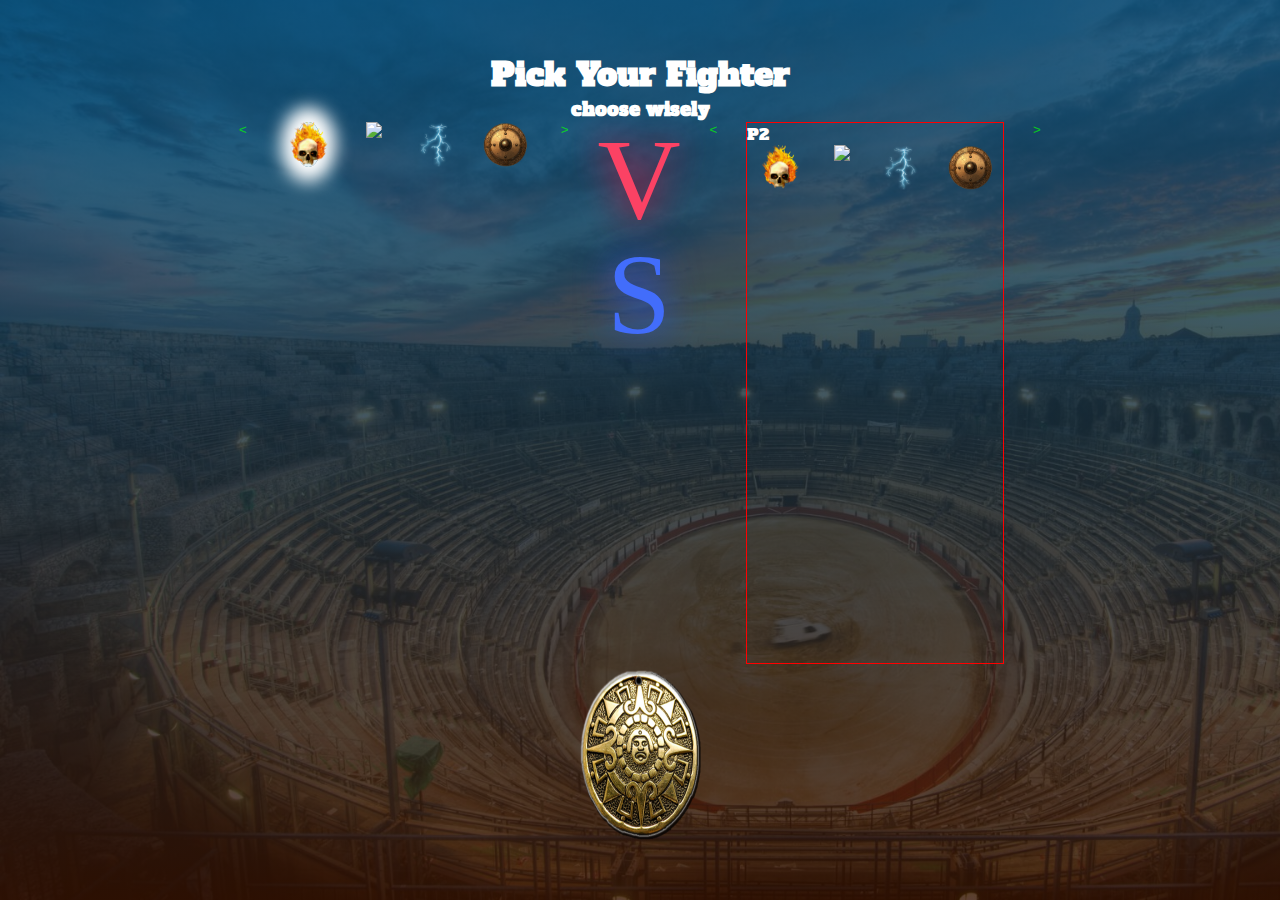
==== index.html @ 37fcb7b1 "thursday afternoon" ====
<!DOCTYPE html>
<html lang="en">
<head>
    <meta charset="UTF-8">
    <meta name="viewport" content="width=device-width, initial-scale=1.0">
    <meta http-equiv="X-UA-Compatible" content="ie=edge">
    <link href="https://fonts.googleapis.com/css?family=Alfa+Slab+One&display=swap" rel="stylesheet">
    <link rel="stylesheet" type="text/css" href="style.css">
    <title>Brawl</title>
</head>
<body>
    <div class="brawl">
        <!-- CREATION PAGE -->
        <div id="selection-page" type="content">
            <div class="title">
                <h1>Pick Your Fighter</h1>
                <h3>choose wisely</h3>
            </div>
            <div class="characters">
                <!-- player 1 selection -->
                <button id="previous-one">&lt;</button>
                <div id="selection-player-one">
                    <div id="player-one-avatar"></div>
                    <div id="selection-player-one-stats"></div>
                    <div id="selection-player-one-items">
                      <div class="item-button-container">
                            <button class="item-p1 active"><img src="images/damage.png"></button>
                            <button class="item-p1"><img src="images/potion.png"></button>
                            <button class="item-p1"><img src="images/lightning.png"></button>
                            <button class="item-p1"><img src="images/shield.png"></button>
                     </div>
                    </div>
                    <div id="selection-player-one-stats"></div>
                </div>
                <button id="next-one">&gt;</button>
                
                <div class="neon-container">                                  
                  <p class="neon">V</p>
                  <p class="flux">S</p>
                </div>  
                
                <!-- player 2 selection -->
                <button id="previous-two">&lt;</button>
                <div id="selection-player-two">
                    <div id="player-two-avatar">P2</div>
                    <div id="selection-player-two-stats"></div>
                    <div id="selection-player-two-items">
                        <button id="damage-info" class="item-p2 active"><img src="images/damage.png"></button>
                        <button id="mana-info" class="item-p2"><img src="images/potion.png"></button>
                        <button id="lightning-info" class="item-p2"><img src="images/lightning.png"></button>
                        <button id="shield-info" class="item-p2"><img src="images/shield.png"></button>
                    </div>
                </div>
                <button id="next-two">&gt;</button>
            </div>
            <button id="start-fight" type="button"><img class="fight button" src="images/maya.png"></button>
        </div> 
        <!-- ACTUAL BATTLE -->
        <div id="battle-scene" name="battle-scene" type="content">
            <div id="countdown"></div>
            <div class="head-up-display">
                <p>Player 1 HP</p>
                <progress id="p1-health" value="100" max="100"></progress>
                <p>Player 2 HP</p>
                <progress id="p2-health" value="100" max="100"></progress>
            </div>
            <!-- Where the avatars appear and animations happen -->
            <div class="battle-ground">
                <div id="player-one">img-P1</div>
                <div id="player-two">img-P2</div>
            </div>
            <!-- Where the playermoves are available  -->
            <div class="player-moves" type="content">
                <div id="player-one-moves">
                    <button id="attack">Attacc</button>
                    <button id="heal">Heal</button>
                    <button id="counter">Counter</button>
                </div>
                <div id="player-actions">log</div>
                <div id="player-two-moves">
                    <button id="attack">Attacc</button>
                    <button id="heal">Heal</button>
                    <button id="counter">Counter</button>
                </div>
            </div>
        </div>
    </div>
<script src="battle.js"></script>
</body>
</html>
---- style.css ----
@-webkit-keyframes anim-glow {
  0% {
    -webkit-box-shadow: 0px 0px #61ef61;
            box-shadow: 0px 0px #61ef61;
    background-color: transparent;
  }
  100% {
    -webkit-box-shadow: 0px 0px 17px 15px white;
            box-shadow: 0px 0px 17px 15px white;
    border-width: 1px;
    background-color: none;
  }
}

@keyframes anim-glow {
  0% {
    -webkit-box-shadow: 0px 0px #61ef61;
            box-shadow: 0px 0px #61ef61;
    background-color: transparent;
  }
  100% {
    -webkit-box-shadow: 0px 0px 17px 15px white;
            box-shadow: 0px 0px 17px 15px white;
    border-width: 1px;
    background-color: none;
  }
}

@-webkit-keyframes flux {
  0%,
  100% {
    text-shadow: 0 0 1vw #1041FF, 0 0 3vw #1041FF, 0 0 10vw #1041FF, 0 0 10vw #1041FF, 0 0 .4vw #8BFDFE, .5vw .5vw .1vw #147280;
    color: #28D7FE;
  }
  50% {
    text-shadow: 0 0 .5vw #082180, 0 0 1.5vw #082180, 0 0 5vw #082180, 0 0 5vw #082180, 0 0 .2vw #082180, .5vw .5vw .1vw #0A3940;
    color: #146C80;
  }
}

@keyframes flux {
  0%,
  100% {
    text-shadow: 0 0 1vw #1041FF, 0 0 3vw #1041FF, 0 0 10vw #1041FF, 0 0 10vw #1041FF, 0 0 .4vw #8BFDFE, .5vw .5vw .1vw #147280;
    color: #28D7FE;
  }
  50% {
    text-shadow: 0 0 .5vw #082180, 0 0 1.5vw #082180, 0 0 5vw #082180, 0 0 5vw #082180, 0 0 .2vw #082180, .5vw .5vw .1vw #0A3940;
    color: #146C80;
  }
}

@-webkit-keyframes neon {
  0%,
  100% {
    text-shadow: 0 0 1vw #FA1C16, 0 0 3vw #FA1C16, 0 0 10vw #FA1C16, 0 0 10vw #FA1C16, 0 0 .4vw #FED128, .5vw .5vw .1vw #806914;
    color: #FED128;
  }
  50% {
    text-shadow: 0 0 .5vw #800E0B, 0 0 1.5vw #800E0B, 0 0 5vw #800E0B, 0 0 5vw #800E0B, 0 0 .2vw #800E0B, .5vw .5vw .1vw #40340A;
    color: #806914;
  }
}

@keyframes neon {
  0%,
  100% {
    text-shadow: 0 0 1vw #FA1C16, 0 0 3vw #FA1C16, 0 0 10vw #FA1C16, 0 0 10vw #FA1C16, 0 0 .4vw #FED128, .5vw .5vw .1vw #806914;
    color: #FED128;
  }
  50% {
    text-shadow: 0 0 .5vw #800E0B, 0 0 1.5vw #800E0B, 0 0 5vw #800E0B, 0 0 5vw #800E0B, 0 0 .2vw #800E0B, .5vw .5vw .1vw #40340A;
    color: #806914;
  }
}

* {
  margin: 0;
  padding: 0;
}

body {
  background-image: url(images/boris-yue-9sE-72cYCeI-unsplash.jpg);
  background-size: cover;
  background-repeat: no-repeat;
  font-family: 'Alfa Slab One', cursive;
  height: 100vh;
}

/* Versus Neon */
.neon-container {
  display: table-cell;
  text-align: center;
  vertical-align: middle;
}

.neon {
  font-family: neon;
  color: #FB4264;
  font-size: 9vw;
  line-height: 9vw;
  text-shadow: 0 0 3vw #F40A35;
}

.flux {
  font-family: neon;
  color: #426DFB;
  font-size: 9vw;
  line-height: 9vw;
  text-shadow: 0 0 3vw #2356FF;
}

.neon {
  animation: neon 1.5s ease infinite;
  -moz-animation: neon 1.5s ease infinite;
  -webkit-animation: neon 1.5s ease infinite;
}

.flux {
  animation: flux 1s ease infinite;
  -moz-animation: flux 2s linear infinite;
  -webkit-animation: flux 1.5s linear infinite;
  -o-animation: flux 2s linear infinite;
}

/* End Versus Neon*/
.brawl #selection-page {
  display: -webkit-box;
  display: -ms-flexbox;
  display: flex;
  -webkit-box-orient: vertical;
  -webkit-box-direction: normal;
      -ms-flex-direction: column;
          flex-direction: column;
  -webkit-box-pack: center;
      -ms-flex-pack: center;
          justify-content: center;
  -webkit-box-align: center;
      -ms-flex-align: center;
          align-items: center;
  position: absolute;
  width: 100%;
  height: 100%;
  background-image: -webkit-gradient(linear, left top, left bottom, from(rgba(0, 73, 115, 0.814)), to(#341100cc)), url(images/f45d080a5bfe8161dba8014562a18da0.jpg);
  background-image: linear-gradient(to bottom, rgba(0, 73, 115, 0.814), #341100cc), url(images/f45d080a5bfe8161dba8014562a18da0.jpg);
  background-size: cover;
  background-repeat: no-repeat;
  color: white;
}

.brawl #selection-page .title {
  display: -webkit-box;
  display: -ms-flexbox;
  display: flex;
  -webkit-box-orient: vertical;
  -webkit-box-direction: normal;
      -ms-flex-direction: column;
          flex-direction: column;
  -webkit-box-pack: center;
      -ms-flex-pack: center;
          justify-content: center;
  -webkit-box-align: center;
      -ms-flex-align: center;
          align-items: center;
  position: relative;
}

.brawl #selection-page .characters {
  display: -webkit-box;
  display: -ms-flexbox;
  display: flex;
  -ms-flex-wrap: wrap;
      flex-wrap: wrap;
  -webkit-box-pack: center;
      -ms-flex-pack: center;
          justify-content: center;
  -ms-flex-line-pack: center;
      align-content: center;
}

.brawl #selection-page .characters #selection-player-one {
  display: -webkit-box;
  display: -ms-flexbox;
  display: flex;
  -webkit-box-orient: vertical;
  -webkit-box-direction: normal;
      -ms-flex-direction: column;
          flex-direction: column;
  height: 60vh;
  width: 20vw;
}

.brawl #selection-page .characters #selection-player-one #player-one-avatar {
  display: -webkit-box;
  display: -ms-flexbox;
  display: flex;
  -webkit-box-pack: center;
      -ms-flex-pack: center;
          justify-content: center;
  -ms-flex-line-pack: center;
      align-content: center;
}

.brawl #selection-page .characters #selection-player-one-items {
  display: -webkit-box;
  display: -ms-flexbox;
  display: flex;
  -webkit-box-orient: horizontal;
  -webkit-box-direction: normal;
      -ms-flex-direction: row;
          flex-direction: row;
}

.brawl #selection-page .characters #selection-player-one-items .item-button-container {
  display: -webkit-box;
  display: -ms-flexbox;
  display: flex;
  -webkit-box-orient: horizontal;
  -webkit-box-direction: normal;
      -ms-flex-direction: row;
          flex-direction: row;
  -webkit-box-pack: center;
      -ms-flex-pack: center;
          justify-content: center;
  -webkit-box-align: center;
      -ms-flex-align: center;
          align-items: center;
}

.brawl #selection-page .characters #selection-player-one-items .item-p1.active {
  -webkit-box-shadow: 0px 0px 17px 15px white;
          box-shadow: 0px 0px 17px 15px white;
  border-width: 1px;
  border: none;
  background-image: radial-gradient(lightblue, white);
  -webkit-animation: anim-glow 1.3s ease;
          animation: anim-glow 1.3s ease;
}

.brawl #selection-page .characters #selection-player-one-items .item-p1:hover {
  -webkit-animation: anim-glow 1.3s ease infinite;
          animation: anim-glow 1.3s ease infinite;
  outline: none;
  border: none;
  background-image: radial-gradient(lightblue, white);
}

.brawl #selection-page .characters #selection-player-one-items img {
  border: none;
  height: 5vh;
}

.brawl #selection-page .characters .versus {
  height: 25vh;
  width: 8vw;
  margin-top: 20vh;
}

.brawl #selection-page .characters #selection-player-two {
  display: -webkit-box;
  display: -ms-flexbox;
  display: flex;
  -webkit-box-orient: vertical;
  -webkit-box-direction: normal;
      -ms-flex-direction: column;
          flex-direction: column;
  border: 1px solid red;
  height: 60vh;
  width: 20vw;
}

.brawl #selection-page .characters #selection-player-two #selection-player-two-items {
  display: -webkit-box;
  display: -ms-flexbox;
  display: flex;
  -webkit-box-orient: horizontal;
  -webkit-box-direction: normal;
      -ms-flex-direction: row;
          flex-direction: row;
}

.brawl #selection-page .characters #selection-player-two #selection-player-two-items img {
  height: 5vh;
}

.brawl #selection-page .characters button {
  display: -webkit-box;
  display: -ms-flexbox;
  display: flex;
  -webkit-box-orient: horizontal;
  -webkit-box-direction: normal;
      -ms-flex-direction: row;
          flex-direction: row;
  -webkit-box-pack: center;
      -ms-flex-pack: center;
          justify-content: center;
  -ms-flex-line-pack: center;
      align-content: center;
  margin: 0px 20px 0px 20px;
  height: 5vh;
  width: 2vw;
  border-radius: 90%;
  border: none;
  color: rgba(4, 255, 0, 0.729);
  background-color: transparent;
  z-index: 5;
}

.brawl #selection-page .characters button:focus {
  outline: 0;
}

.brawl #selection-page #start-fight {
  background-color: transparent;
  border: none;
}

.brawl #selection-page #start-fight img {
  width: 10vw;
  height: 20vh;
}

.brawl #battle-scene {
  width: 100%;
  height: 100%;
}

.brawl #battle-scene #countdown {
  display: -webkit-box;
  display: -ms-flexbox;
  display: flex;
  -webkit-box-pack: center;
      -ms-flex-pack: center;
          justify-content: center;
  -ms-flex-line-pack: center;
      align-content: center;
}

.brawl #battle-scene .head-up-display {
  display: -webkit-box;
  display: -ms-flexbox;
  display: flex;
  -webkit-box-orient: horizontal;
  -webkit-box-direction: normal;
      -ms-flex-direction: row;
          flex-direction: row;
  -webkit-box-pack: center;
      -ms-flex-pack: center;
          justify-content: center;
  -ms-flex-item-align: center;
      align-self: center;
  margin-top: 10px;
}

.brawl #battle-scene .battle-ground {
  display: -ms-grid;
  display: grid;
  -ms-grid-columns: 1fr 1fr;
      grid-template-columns: 1fr 1fr;
  -ms-grid-rows: 50vh;
      grid-template-rows: 50vh;
      grid-template-areas: " . [playerOne] playerTwo . ";
}

.brawl #battle-scene .battle-ground #playerOne {
  grid-area: "playerOne";
}

.brawl #battle-scene .battle-ground #playerTwo {
  grid-area: "playerTwo";
}

.brawl #battle-scene .player-moves {
  display: -ms-grid;
  display: grid;
  -ms-grid-columns: auto auto auto;
      grid-template-columns: auto auto auto;
  -ms-grid-rows: auto;
      grid-template-rows: auto;
      grid-template-areas: "1 2 3";
}
/*# sourceMappingURL=style.css.map */
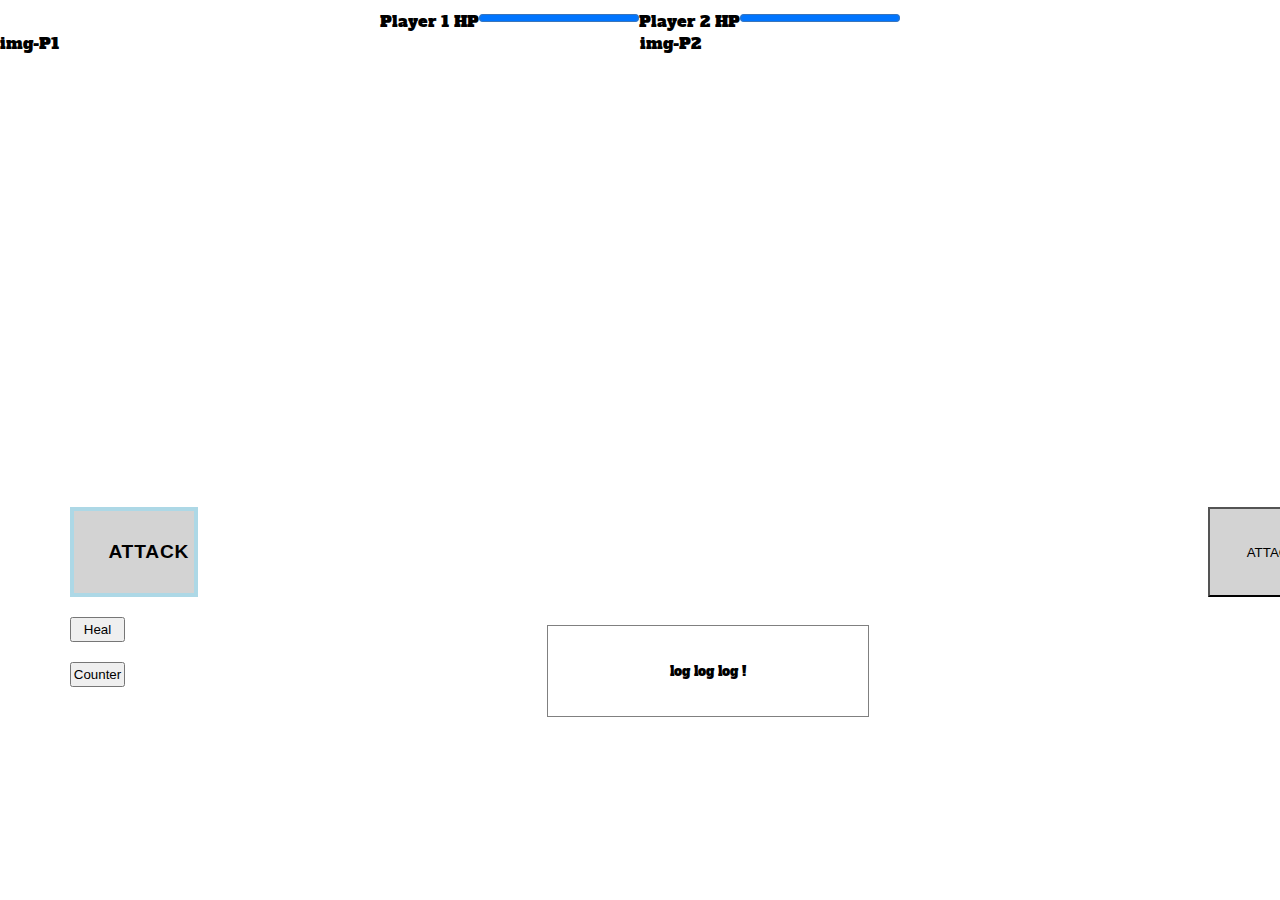
==== commit 07bfba24: "yaaaay" ====
--- a/index.html
+++ b/index.html
@@ -11,26 +11,31 @@
 <body>
     <div class="brawl">
         <!-- CREATION PAGE -->
-        <div id="selection-page" type="content">
+        <!-- <div id="selection-page" type="content">
             <div class="title">
                 <h1>Pick Your Fighter</h1>
                 <h3>choose wisely</h3>
             </div>
             <div class="characters">
-                <!-- player 1 selection -->
+                <!-- player 1 selection 
                 <button id="previous-one">&lt;</button>
                 <div id="selection-player-one">
                     <div id="player-one-avatar"></div>
-                    <div id="selection-player-one-stats"></div>
                     <div id="selection-player-one-items">
+                      
                       <div class="item-button-container">
-                            <button class="item-p1 active"><img src="images/damage.png"></button>
-                            <button class="item-p1"><img src="images/potion.png"></button>
-                            <button class="item-p1"><img src="images/lightning.png"></button>
-                            <button class="item-p1"><img src="images/shield.png"></button>
-                     </div>
+                                              
+                        <button class="item-p1 active"><img src="images/damage.png"></button>
+                        <button class="item-p1"><img src="images/potion.png"></button>
+                        <button class="item-p1"><img src="images/lightning.png"></button>
+                        <button class="item-p1"><img src="images/shield.png"></button>
                     </div>
-                    <div id="selection-player-one-stats"></div>
+                    </div>
+                    <div id="selection-player-one-stats">
+                      <progress id="health-bar" value="75" max="100"></progress>
+                      
+
+                    </div>
                 </div>
                 <button id="next-one">&gt;</button>
                 
@@ -39,22 +44,25 @@
                   <p class="flux">S</p>
                 </div>  
                 
-                <!-- player 2 selection -->
+                <!-- player 2 selection 
                 <button id="previous-two">&lt;</button>
                 <div id="selection-player-two">
-                    <div id="player-two-avatar">P2</div>
-                    <div id="selection-player-two-stats"></div>
+                    <div id="player-two-avatar"></div>
                     <div id="selection-player-two-items">
                         <button id="damage-info" class="item-p2 active"><img src="images/damage.png"></button>
                         <button id="mana-info" class="item-p2"><img src="images/potion.png"></button>
                         <button id="lightning-info" class="item-p2"><img src="images/lightning.png"></button>
                         <button id="shield-info" class="item-p2"><img src="images/shield.png"></button>
                     </div>
+                    <div id="selection-player-two-stats"></div>
                 </div>
                 <button id="next-two">&gt;</button>
             </div>
+            <div class="start-fight-main">
+                          
             <button id="start-fight" type="button"><img class="fight button" src="images/maya.png"></button>
-        </div> 
+            </div>
+        </div>  -->
         <!-- ACTUAL BATTLE -->
         <div id="battle-scene" name="battle-scene" type="content">
             <div id="countdown"></div>
@@ -70,20 +78,29 @@
                 <div id="player-two">img-P2</div>
             </div>
             <!-- Where the playermoves are available  -->
+            <div class="player-moves-container">              
+              
             <div class="player-moves" type="content">
                 <div id="player-one-moves">
-                    <button id="attack">Attacc</button>
+                    <button class="btn1 draw-border" id="attack">ATTACK</button>
                     <button id="heal">Heal</button>
                     <button id="counter">Counter</button>
                 </div>
-                <div id="player-actions">log</div>
+                
+                <div class="player-actions-container">
+                <div class="player-actions-bar">                                              
+                <div id="player-actions">log log log !</div> 
+              
+                </div>
+                </div>
                 <div id="player-two-moves">
-                    <button id="attack">Attacc</button>
+                    <button id="attack">ATTACK</button>
                     <button id="heal">Heal</button>
                     <button id="counter">Counter</button>
                 </div>
             </div>
         </div>
+      </div>  
     </div>
 <script src="battle.js"></script>
 </body>
--- a/style.css
+++ b/style.css
@@ -1,89 +1,51 @@
-@-webkit-keyframes anim-glow {
+@font-face {
+  font-family: neon;
+  src: url(BeCode/projects/JavaScript/RPG2.0/_js_rpg/neon.ttf);
+}
+/* ITEMS GLOW */
+@keyframes anim-glow {
   0% {
-    -webkit-box-shadow: 0px 0px #61ef61;
-            box-shadow: 0px 0px #61ef61;
+    box-shadow: 0px 0px #61ef61;
     background-color: transparent;
   }
   100% {
-    -webkit-box-shadow: 0px 0px 17px 15px white;
-            box-shadow: 0px 0px 17px 15px white;
+    box-shadow: 0px 0px 17px 15px purple;
     border-width: 1px;
     background-color: none;
   }
 }
-
-@keyframes anim-glow {
-  0% {
-    -webkit-box-shadow: 0px 0px #61ef61;
-            box-shadow: 0px 0px #61ef61;
-    background-color: transparent;
-  }
-  100% {
-    -webkit-box-shadow: 0px 0px 17px 15px white;
-            box-shadow: 0px 0px 17px 15px white;
-    border-width: 1px;
-    background-color: none;
-  }
-}
-
-@-webkit-keyframes flux {
-  0%,
-  100% {
-    text-shadow: 0 0 1vw #1041FF, 0 0 3vw #1041FF, 0 0 10vw #1041FF, 0 0 10vw #1041FF, 0 0 .4vw #8BFDFE, .5vw .5vw .1vw #147280;
+/* NEON GLOW */
+@keyframes flux {
+  0%, 100% {
+    text-shadow: 0 0 1vw #1041FF, 0 0 3vw #1041FF, 0 0 10vw #1041FF, 0 0 10vw #1041FF, 0 0 0.4vw #8BFDFE, 0.5vw 0.5vw 0.1vw #147280;
     color: #28D7FE;
   }
   50% {
-    text-shadow: 0 0 .5vw #082180, 0 0 1.5vw #082180, 0 0 5vw #082180, 0 0 5vw #082180, 0 0 .2vw #082180, .5vw .5vw .1vw #0A3940;
+    text-shadow: 0 0 0.5vw #082180, 0 0 1.5vw #082180, 0 0 5vw #082180, 0 0 5vw #082180, 0 0 0.2vw #082180, 0.5vw 0.5vw 0.1vw #0A3940;
     color: #146C80;
   }
 }
-
-@keyframes flux {
-  0%,
-  100% {
-    text-shadow: 0 0 1vw #1041FF, 0 0 3vw #1041FF, 0 0 10vw #1041FF, 0 0 10vw #1041FF, 0 0 .4vw #8BFDFE, .5vw .5vw .1vw #147280;
-    color: #28D7FE;
+@keyframes neon {
+  0%, 100% {
+    text-shadow: 0 0 1vw #FA1C16, 0 0 3vw #FA1C16, 0 0 10vw #FA1C16, 0 0 10vw #FA1C16, 0 0 0.4vw #FED128, 0.5vw 0.5vw 0.1vw #806914;
+    color: #FED128;
   }
   50% {
-    text-shadow: 0 0 .5vw #082180, 0 0 1.5vw #082180, 0 0 5vw #082180, 0 0 5vw #082180, 0 0 .2vw #082180, .5vw .5vw .1vw #0A3940;
-    color: #146C80;
-  }
-}
-
-@-webkit-keyframes neon {
-  0%,
-  100% {
-    text-shadow: 0 0 1vw #FA1C16, 0 0 3vw #FA1C16, 0 0 10vw #FA1C16, 0 0 10vw #FA1C16, 0 0 .4vw #FED128, .5vw .5vw .1vw #806914;
-    color: #FED128;
-  }
-  50% {
-    text-shadow: 0 0 .5vw #800E0B, 0 0 1.5vw #800E0B, 0 0 5vw #800E0B, 0 0 5vw #800E0B, 0 0 .2vw #800E0B, .5vw .5vw .1vw #40340A;
+    text-shadow: 0 0 0.5vw #800E0B, 0 0 1.5vw #800E0B, 0 0 5vw #800E0B, 0 0 5vw #800E0B, 0 0 0.2vw #800E0B, 0.5vw 0.5vw 0.1vw #40340A;
     color: #806914;
   }
 }
-
-@keyframes neon {
-  0%,
-  100% {
-    text-shadow: 0 0 1vw #FA1C16, 0 0 3vw #FA1C16, 0 0 10vw #FA1C16, 0 0 10vw #FA1C16, 0 0 .4vw #FED128, .5vw .5vw .1vw #806914;
-    color: #FED128;
-  }
-  50% {
-    text-shadow: 0 0 .5vw #800E0B, 0 0 1.5vw #800E0B, 0 0 5vw #800E0B, 0 0 5vw #800E0B, 0 0 .2vw #800E0B, .5vw .5vw .1vw #40340A;
-    color: #806914;
-  }
-}
-
+/* FIRE */
 * {
   margin: 0;
   padding: 0;
 }
 
 body {
-  background-image: url(images/boris-yue-9sE-72cYCeI-unsplash.jpg);
+  background: url("images/boris-yue-9sE-72cYCeI-unsplash.jpg") no-repeat center center;
+  background-position: bottom;
   background-size: cover;
-  background-repeat: no-repeat;
-  font-family: 'Alfa Slab One', cursive;
+  font-family: "Alfa Slab One", cursive;
   height: 100vh;
 }
 
@@ -95,7 +57,7 @@
 }
 
 .neon {
-  font-family: neon;
+  font-family: "neon";
   color: #FB4264;
   font-size: 9vw;
   line-height: 9vw;
@@ -103,7 +65,7 @@
 }
 
 .flux {
-  font-family: neon;
+  font-family: "neon";
   color: #426DFB;
   font-size: 9vw;
   line-height: 9vw;
@@ -125,258 +87,272 @@
 
 /* End Versus Neon*/
 .brawl #selection-page {
-  display: -webkit-box;
-  display: -ms-flexbox;
-  display: flex;
-  -webkit-box-orient: vertical;
-  -webkit-box-direction: normal;
-      -ms-flex-direction: column;
-          flex-direction: column;
-  -webkit-box-pack: center;
-      -ms-flex-pack: center;
-          justify-content: center;
-  -webkit-box-align: center;
-      -ms-flex-align: center;
-          align-items: center;
+  display: flex;
+  flex-direction: column;
+  justify-content: center;
+  align-items: center;
   position: absolute;
   width: 100%;
   height: 100%;
-  background-image: -webkit-gradient(linear, left top, left bottom, from(rgba(0, 73, 115, 0.814)), to(#341100cc)), url(images/f45d080a5bfe8161dba8014562a18da0.jpg);
   background-image: linear-gradient(to bottom, rgba(0, 73, 115, 0.814), #341100cc), url(images/f45d080a5bfe8161dba8014562a18da0.jpg);
   background-size: cover;
   background-repeat: no-repeat;
   color: white;
 }
-
 .brawl #selection-page .title {
-  display: -webkit-box;
-  display: -ms-flexbox;
-  display: flex;
-  -webkit-box-orient: vertical;
-  -webkit-box-direction: normal;
-      -ms-flex-direction: column;
-          flex-direction: column;
-  -webkit-box-pack: center;
-      -ms-flex-pack: center;
-          justify-content: center;
-  -webkit-box-align: center;
-      -ms-flex-align: center;
-          align-items: center;
+  display: flex;
+  flex-direction: column;
+  justify-content: center;
+  align-items: center;
   position: relative;
 }
-
 .brawl #selection-page .characters {
-  display: -webkit-box;
-  display: -ms-flexbox;
-  display: flex;
-  -ms-flex-wrap: wrap;
-      flex-wrap: wrap;
-  -webkit-box-pack: center;
-      -ms-flex-pack: center;
-          justify-content: center;
-  -ms-flex-line-pack: center;
-      align-content: center;
-}
-
+  display: flex;
+  flex-wrap: wrap;
+  justify-content: center;
+  align-content: center;
+}
 .brawl #selection-page .characters #selection-player-one {
-  display: -webkit-box;
-  display: -ms-flexbox;
-  display: flex;
-  -webkit-box-orient: vertical;
-  -webkit-box-direction: normal;
-      -ms-flex-direction: column;
-          flex-direction: column;
+  display: flex;
+  flex-direction: column;
   height: 60vh;
   width: 20vw;
 }
-
-.brawl #selection-page .characters #selection-player-one #player-one-avatar {
-  display: -webkit-box;
-  display: -ms-flexbox;
-  display: flex;
-  -webkit-box-pack: center;
-      -ms-flex-pack: center;
-          justify-content: center;
-  -ms-flex-line-pack: center;
-      align-content: center;
-}
-
+.brawl #selection-page .characters h3 {
+  display: flex;
+  flex-direction: row;
+  align-items: center;
+}
 .brawl #selection-page .characters #selection-player-one-items {
-  display: -webkit-box;
-  display: -ms-flexbox;
-  display: flex;
-  -webkit-box-orient: horizontal;
-  -webkit-box-direction: normal;
-      -ms-flex-direction: row;
-          flex-direction: row;
-}
-
+  display: flex;
+  flex-direction: row;
+}
 .brawl #selection-page .characters #selection-player-one-items .item-button-container {
-  display: -webkit-box;
-  display: -ms-flexbox;
-  display: flex;
-  -webkit-box-orient: horizontal;
-  -webkit-box-direction: normal;
-      -ms-flex-direction: row;
-          flex-direction: row;
-  -webkit-box-pack: center;
-      -ms-flex-pack: center;
-          justify-content: center;
-  -webkit-box-align: center;
-      -ms-flex-align: center;
-          align-items: center;
-}
-
+  display: flex;
+  flex-direction: row;
+  justify-content: center;
+  align-items: center;
+}
 .brawl #selection-page .characters #selection-player-one-items .item-p1.active {
-  -webkit-box-shadow: 0px 0px 17px 15px white;
-          box-shadow: 0px 0px 17px 15px white;
+  box-shadow: 0px 0px 17px 15px purple;
   border-width: 1px;
-  border: none;
-  background-image: radial-gradient(lightblue, white);
-  -webkit-animation: anim-glow 1.3s ease;
-          animation: anim-glow 1.3s ease;
-}
-
+  background-image: radial-gradient(lightblue, purple);
+  animation: anim-glow 1.3s ease;
+}
 .brawl #selection-page .characters #selection-player-one-items .item-p1:hover {
-  -webkit-animation: anim-glow 1.3s ease infinite;
-          animation: anim-glow 1.3s ease infinite;
+  animation: anim-glow 1.3s ease infinite;
   outline: none;
-  border: none;
-  background-image: radial-gradient(lightblue, white);
-}
-
+  background-image: radial-gradient(lightblue, purple);
+}
 .brawl #selection-page .characters #selection-player-one-items img {
-  border: none;
   height: 5vh;
 }
-
 .brawl #selection-page .characters .versus {
   height: 25vh;
   width: 8vw;
   margin-top: 20vh;
 }
-
 .brawl #selection-page .characters #selection-player-two {
-  display: -webkit-box;
-  display: -ms-flexbox;
-  display: flex;
-  -webkit-box-orient: vertical;
-  -webkit-box-direction: normal;
-      -ms-flex-direction: column;
-          flex-direction: column;
+  display: flex;
+  flex-direction: column;
   border: 1px solid red;
   height: 60vh;
   width: 20vw;
 }
-
 .brawl #selection-page .characters #selection-player-two #selection-player-two-items {
-  display: -webkit-box;
-  display: -ms-flexbox;
-  display: flex;
-  -webkit-box-orient: horizontal;
-  -webkit-box-direction: normal;
-      -ms-flex-direction: row;
-          flex-direction: row;
-}
-
+  display: flex;
+  flex-direction: row;
+}
+.brawl #selection-page .characters #selection-player-two #selection-player-two-items button {
+  display: block;
+}
 .brawl #selection-page .characters #selection-player-two #selection-player-two-items img {
   height: 5vh;
 }
-
 .brawl #selection-page .characters button {
-  display: -webkit-box;
-  display: -ms-flexbox;
-  display: flex;
-  -webkit-box-orient: horizontal;
-  -webkit-box-direction: normal;
-      -ms-flex-direction: row;
-          flex-direction: row;
-  -webkit-box-pack: center;
-      -ms-flex-pack: center;
-          justify-content: center;
-  -ms-flex-line-pack: center;
-      align-content: center;
+  display: flex;
+  flex-direction: row;
+  justify-content: center;
+  align-content: center;
   margin: 0px 20px 0px 20px;
   height: 5vh;
   width: 2vw;
   border-radius: 90%;
   border: none;
-  color: rgba(4, 255, 0, 0.729);
+  color: white;
   background-color: transparent;
-  z-index: 5;
-}
-
+}
 .brawl #selection-page .characters button:focus {
   outline: 0;
 }
-
 .brawl #selection-page #start-fight {
   background-color: transparent;
   border: none;
-}
-
+  width: 5vw;
+  height: 5vh;
+}
 .brawl #selection-page #start-fight img {
   width: 10vw;
   height: 20vh;
 }
-
 .brawl #battle-scene {
   width: 100%;
   height: 100%;
 }
-
 .brawl #battle-scene #countdown {
-  display: -webkit-box;
-  display: -ms-flexbox;
-  display: flex;
-  -webkit-box-pack: center;
-      -ms-flex-pack: center;
-          justify-content: center;
-  -ms-flex-line-pack: center;
-      align-content: center;
-}
-
+  display: flex;
+  justify-content: center;
+  align-content: center;
+}
 .brawl #battle-scene .head-up-display {
-  display: -webkit-box;
-  display: -ms-flexbox;
-  display: flex;
-  -webkit-box-orient: horizontal;
-  -webkit-box-direction: normal;
-      -ms-flex-direction: row;
-          flex-direction: row;
-  -webkit-box-pack: center;
-      -ms-flex-pack: center;
-          justify-content: center;
-  -ms-flex-item-align: center;
-      align-self: center;
+  display: flex;
+  flex-direction: row;
+  justify-content: center;
+  align-self: center;
   margin-top: 10px;
 }
-
 .brawl #battle-scene .battle-ground {
-  display: -ms-grid;
   display: grid;
-  -ms-grid-columns: 1fr 1fr;
-      grid-template-columns: 1fr 1fr;
-  -ms-grid-rows: 50vh;
-      grid-template-rows: 50vh;
-      grid-template-areas: " . [playerOne] playerTwo . ";
-}
-
+  grid-template-columns: 1fr 1fr;
+  grid-template-rows: 50vh;
+  grid-template-areas: " . [playerOne] playerTwo . ";
+}
 .brawl #battle-scene .battle-ground #playerOne {
   grid-area: "playerOne";
 }
-
 .brawl #battle-scene .battle-ground #playerTwo {
   grid-area: "playerTwo";
 }
-
 .brawl #battle-scene .player-moves {
-  display: -ms-grid;
   display: grid;
-  -ms-grid-columns: auto auto auto;
-      grid-template-columns: auto auto auto;
-  -ms-grid-rows: auto;
-      grid-template-rows: auto;
-      grid-template-areas: "1 2 3";
-}
-/*# sourceMappingURL=style.css.map */+  grid-template-columns: auto auto auto;
+  grid-template-rows: auto;
+  grid-template-areas: "1 2 3";
+}
+
+.player-moves-container {
+  display: block;
+  justify-content: space-between;
+  flex-direction: row;
+}
+
+#player-one-moves {
+  height: 250px;
+  display: flex;
+  flex-direction: column;
+  justify-content: flex-end;
+  margin: 10px;
+  margin-left: 50px;
+  margin-top: -45px;
+  padding: 10px;
+}
+
+#player-two-moves {
+  height: 250px;
+  display: flex;
+  flex-direction: column;
+  align-items: flex-end;
+  justify-content: flex-end;
+  margin-right: 50px;
+  margin-top: -45px;
+  padding: 10px;
+}
+
+/* ATTACK BUTTON STYLING */
+#attack {
+  width: 10vw;
+  height: 10vh;
+  margin: 10px;
+  background-color: rgba(117, 117, 117, 0.317);
+}
+
+.draw-border {
+  box-shadow: inset 0 0 0 4px lightblue;
+  color: lightblue;
+  transition: color 0.25s 0.0833333333s;
+  position: relative;
+}
+.draw-border::before, .draw-border::after {
+  border: 0 solid transparent;
+  box-sizing: border-box;
+  content: "";
+  pointer-events: none;
+  position: absolute;
+  width: 0;
+  height: 0;
+  bottom: 0;
+  right: 0;
+}
+.draw-border::before {
+  border-bottom-width: 4px;
+  border-left-width: 4px;
+}
+.draw-border::after {
+  border-top-width: 4px;
+  border-right-width: 4px;
+}
+.draw-border:hover {
+  color: red;
+}
+.draw-border:hover::before, .draw-border:hover::after {
+  border-color: red;
+  transition: border-color 0s, width 0.25s, height 0.25s;
+  width: 100%;
+  height: 100%;
+}
+.draw-border:hover::before {
+  transition-delay: 0s, 0s, 0.25s;
+}
+.draw-border:hover::after {
+  transition-delay: 0s, 0.25s, 0s;
+}
+
+.btn1 {
+  background: none;
+  border: none;
+  cursor: pointer;
+  line-height: 1.5;
+  font: 700 1.2rem "Roboto Slab", sans-serif;
+  padding: 1em 2em;
+  letter-spacing: 0.05rem;
+  color: black;
+}
+.btn1:focus {
+  outline: 2px dotted #55d7dc;
+}
+
+/* HEAL BUTTON STYLING */
+#heal {
+  width: 55px;
+  height: 25px;
+  margin: 10px;
+}
+
+#counter {
+  width: 55px;
+  height: 25px;
+  margin: 10px;
+}
+
+.player-actions-container {
+  display: grid;
+  justify-content: center;
+  align-items: flex-end;
+  width: 75vw;
+}
+
+.player-actions-bar {
+  display: flex;
+  justify-content: center;
+  align-items: center;
+  width: 25vw;
+  height: 10vh;
+  background: transparent;
+  border: 1px solid grey;
+}
+
+#player-actions {
+  font-size: 1vw;
+}
+
+/*# sourceMappingURL=style.css.map */
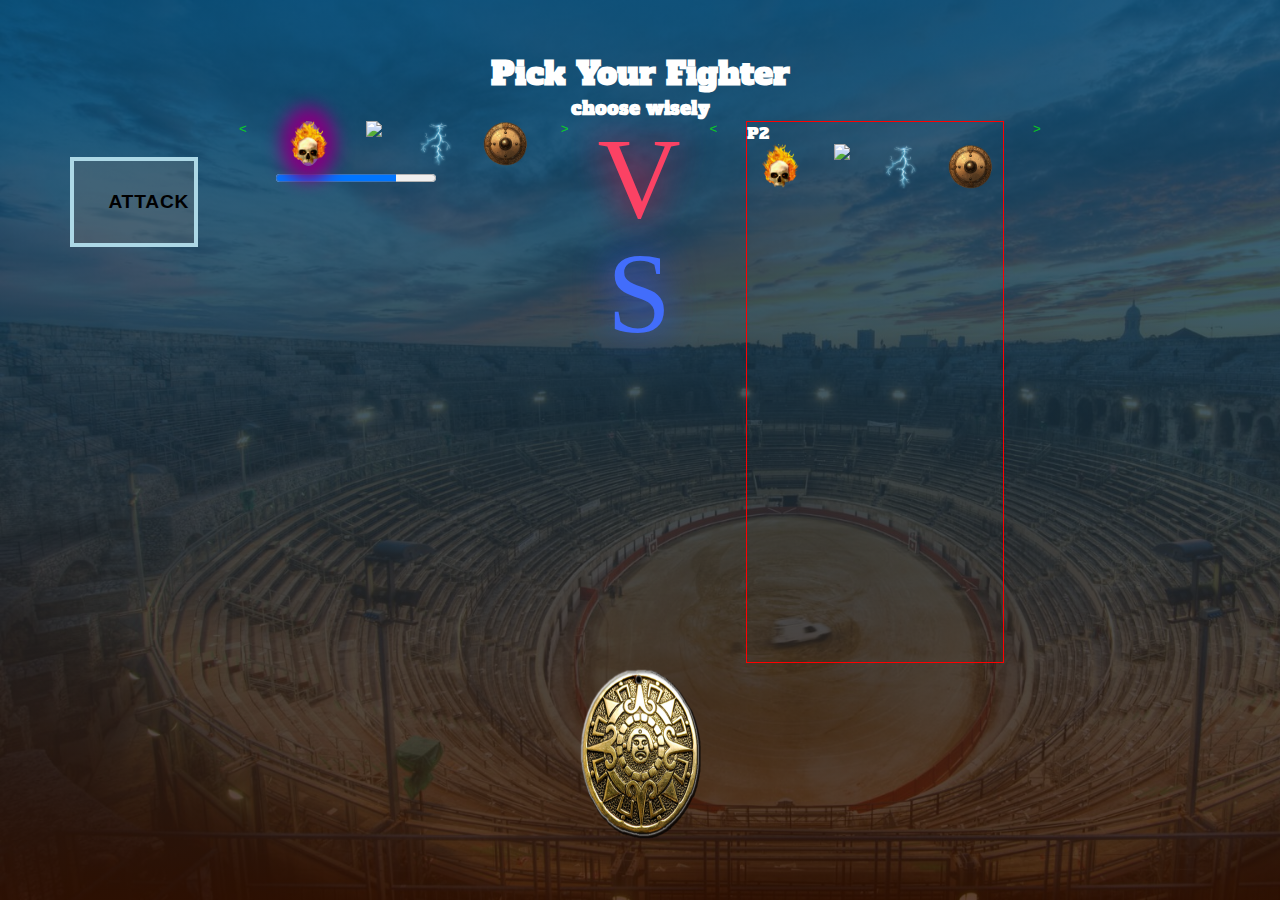
==== commit 0eb0cefd: "thursday afternoon" ====
--- a/index.html
+++ b/index.html
@@ -11,25 +11,24 @@
 <body>
     <div class="brawl">
         <!-- CREATION PAGE -->
-        <!-- <div id="selection-page" type="content">
+        <div id="selection-page" type="content">
             <div class="title">
                 <h1>Pick Your Fighter</h1>
                 <h3>choose wisely</h3>
             </div>
             <div class="characters">
-                <!-- player 1 selection 
+                <!-- player 1 selection -->
                 <button id="previous-one">&lt;</button>
                 <div id="selection-player-one">
                     <div id="player-one-avatar"></div>
+                    <div id="selection-player-one-stats"></div>
                     <div id="selection-player-one-items">
-                      
                       <div class="item-button-container">
-                                              
-                        <button class="item-p1 active"><img src="images/damage.png"></button>
-                        <button class="item-p1"><img src="images/potion.png"></button>
-                        <button class="item-p1"><img src="images/lightning.png"></button>
-                        <button class="item-p1"><img src="images/shield.png"></button>
-                    </div>
+                            <button class="item-p1 active"><img src="images/damage.png"></button>
+                            <button class="item-p1"><img src="images/potion.png"></button>
+                            <button class="item-p1"><img src="images/lightning.png"></button>
+                            <button class="item-p1"><img src="images/shield.png"></button>
+                     </div>
                     </div>
                     <div id="selection-player-one-stats">
                       <progress id="health-bar" value="75" max="100"></progress>
@@ -44,17 +43,17 @@
                   <p class="flux">S</p>
                 </div>  
                 
-                <!-- player 2 selection 
+                <!-- player 2 selection -->
                 <button id="previous-two">&lt;</button>
                 <div id="selection-player-two">
-                    <div id="player-two-avatar"></div>
+                    <div id="player-two-avatar">P2</div>
+                    <div id="selection-player-two-stats"></div>
                     <div id="selection-player-two-items">
                         <button id="damage-info" class="item-p2 active"><img src="images/damage.png"></button>
                         <button id="mana-info" class="item-p2"><img src="images/potion.png"></button>
                         <button id="lightning-info" class="item-p2"><img src="images/lightning.png"></button>
                         <button id="shield-info" class="item-p2"><img src="images/shield.png"></button>
                     </div>
-                    <div id="selection-player-two-stats"></div>
                 </div>
                 <button id="next-two">&gt;</button>
             </div>
@@ -62,7 +61,7 @@
                           
             <button id="start-fight" type="button"><img class="fight button" src="images/maya.png"></button>
             </div>
-        </div>  -->
+        </div>
         <!-- ACTUAL BATTLE -->
         <div id="battle-scene" name="battle-scene" type="content">
             <div id="countdown"></div>
--- a/style.css
+++ b/style.css
@@ -1,40 +1,79 @@
-@font-face {
-  font-family: neon;
-  src: url(BeCode/projects/JavaScript/RPG2.0/_js_rpg/neon.ttf);
-}
 /* ITEMS GLOW */
+@-webkit-keyframes anim-glow {
+  0% {
+    -webkit-box-shadow: 0px 0px #61ef61;
+            box-shadow: 0px 0px #61ef61;
+    background-color: transparent;
+  }
+  100% {
+    -webkit-box-shadow: 0px 0px 17px 15px purple;
+            box-shadow: 0px 0px 17px 15px purple;
+    border-width: 1px;
+    background-color: none;
+  }
+}
 @keyframes anim-glow {
   0% {
-    box-shadow: 0px 0px #61ef61;
+    -webkit-box-shadow: 0px 0px #61ef61;
+            box-shadow: 0px 0px #61ef61;
     background-color: transparent;
   }
   100% {
-    box-shadow: 0px 0px 17px 15px purple;
+    -webkit-box-shadow: 0px 0px 17px 15px purple;
+            box-shadow: 0px 0px 17px 15px purple;
     border-width: 1px;
     background-color: none;
   }
 }
+
 /* NEON GLOW */
+@-webkit-keyframes flux {
+  0%,
+  100% {
+    text-shadow: 0 0 1vw #1041FF, 0 0 3vw #1041FF, 0 0 10vw #1041FF, 0 0 10vw #1041FF, 0 0 .4vw #8BFDFE, .5vw .5vw .1vw #147280;
+    color: #28D7FE;
+  }
+  50% {
+    text-shadow: 0 0 .5vw #082180, 0 0 1.5vw #082180, 0 0 5vw #082180, 0 0 5vw #082180, 0 0 .2vw #082180, .5vw .5vw .1vw #0A3940;
+    color: #146C80;
+  }
+}
 @keyframes flux {
-  0%, 100% {
-    text-shadow: 0 0 1vw #1041FF, 0 0 3vw #1041FF, 0 0 10vw #1041FF, 0 0 10vw #1041FF, 0 0 0.4vw #8BFDFE, 0.5vw 0.5vw 0.1vw #147280;
+  0%,
+  100% {
+    text-shadow: 0 0 1vw #1041FF, 0 0 3vw #1041FF, 0 0 10vw #1041FF, 0 0 10vw #1041FF, 0 0 .4vw #8BFDFE, .5vw .5vw .1vw #147280;
     color: #28D7FE;
   }
   50% {
-    text-shadow: 0 0 0.5vw #082180, 0 0 1.5vw #082180, 0 0 5vw #082180, 0 0 5vw #082180, 0 0 0.2vw #082180, 0.5vw 0.5vw 0.1vw #0A3940;
+    text-shadow: 0 0 .5vw #082180, 0 0 1.5vw #082180, 0 0 5vw #082180, 0 0 5vw #082180, 0 0 .2vw #082180, .5vw .5vw .1vw #0A3940;
     color: #146C80;
   }
 }
+
+@-webkit-keyframes neon {
+  0%,
+  100% {
+    text-shadow: 0 0 1vw #FA1C16, 0 0 3vw #FA1C16, 0 0 10vw #FA1C16, 0 0 10vw #FA1C16, 0 0 .4vw #FED128, .5vw .5vw .1vw #806914;
+    color: #FED128;
+  }
+  50% {
+    text-shadow: 0 0 .5vw #800E0B, 0 0 1.5vw #800E0B, 0 0 5vw #800E0B, 0 0 5vw #800E0B, 0 0 .2vw #800E0B, .5vw .5vw .1vw #40340A;
+    color: #806914;
+  }
+}
+
 @keyframes neon {
-  0%, 100% {
-    text-shadow: 0 0 1vw #FA1C16, 0 0 3vw #FA1C16, 0 0 10vw #FA1C16, 0 0 10vw #FA1C16, 0 0 0.4vw #FED128, 0.5vw 0.5vw 0.1vw #806914;
+  0%,
+  100% {
+    text-shadow: 0 0 1vw #FA1C16, 0 0 3vw #FA1C16, 0 0 10vw #FA1C16, 0 0 10vw #FA1C16, 0 0 .4vw #FED128, .5vw .5vw .1vw #806914;
     color: #FED128;
   }
   50% {
-    text-shadow: 0 0 0.5vw #800E0B, 0 0 1.5vw #800E0B, 0 0 5vw #800E0B, 0 0 5vw #800E0B, 0 0 0.2vw #800E0B, 0.5vw 0.5vw 0.1vw #40340A;
+    text-shadow: 0 0 .5vw #800E0B, 0 0 1.5vw #800E0B, 0 0 5vw #800E0B, 0 0 5vw #800E0B, 0 0 .2vw #800E0B, .5vw .5vw .1vw #40340A;
     color: #806914;
   }
 }
+
 /* FIRE */
 * {
   margin: 0;
@@ -45,7 +84,7 @@
   background: url("images/boris-yue-9sE-72cYCeI-unsplash.jpg") no-repeat center center;
   background-position: bottom;
   background-size: cover;
-  font-family: "Alfa Slab One", cursive;
+  font-family: 'Alfa Slab One', cursive;
   height: 100vh;
 }
 
@@ -86,196 +125,335 @@
 }
 
 /* End Versus Neon*/
+.brawl {
+  /* ATTACK BUTTON STYLING */
+  /* HEAL BUTTON STYLING */
+}
+
 .brawl #selection-page {
-  display: flex;
-  flex-direction: column;
-  justify-content: center;
-  align-items: center;
+  display: -webkit-box;
+  display: -ms-flexbox;
+  display: flex;
+  -webkit-box-orient: vertical;
+  -webkit-box-direction: normal;
+      -ms-flex-direction: column;
+          flex-direction: column;
+  -webkit-box-pack: center;
+      -ms-flex-pack: center;
+          justify-content: center;
+  -webkit-box-align: center;
+      -ms-flex-align: center;
+          align-items: center;
   position: absolute;
   width: 100%;
   height: 100%;
+  background-image: -webkit-gradient(linear, left top, left bottom, from(rgba(0, 73, 115, 0.814)), to(#341100cc)), url(images/f45d080a5bfe8161dba8014562a18da0.jpg);
   background-image: linear-gradient(to bottom, rgba(0, 73, 115, 0.814), #341100cc), url(images/f45d080a5bfe8161dba8014562a18da0.jpg);
   background-size: cover;
   background-repeat: no-repeat;
   color: white;
 }
+
 .brawl #selection-page .title {
-  display: flex;
-  flex-direction: column;
-  justify-content: center;
-  align-items: center;
+  display: -webkit-box;
+  display: -ms-flexbox;
+  display: flex;
+  -webkit-box-orient: vertical;
+  -webkit-box-direction: normal;
+      -ms-flex-direction: column;
+          flex-direction: column;
+  -webkit-box-pack: center;
+      -ms-flex-pack: center;
+          justify-content: center;
+  -webkit-box-align: center;
+      -ms-flex-align: center;
+          align-items: center;
   position: relative;
 }
+
 .brawl #selection-page .characters {
-  display: flex;
-  flex-wrap: wrap;
-  justify-content: center;
-  align-content: center;
-}
+  display: -webkit-box;
+  display: -ms-flexbox;
+  display: flex;
+  -ms-flex-wrap: wrap;
+      flex-wrap: wrap;
+  -webkit-box-pack: center;
+      -ms-flex-pack: center;
+          justify-content: center;
+  -ms-flex-line-pack: center;
+      align-content: center;
+}
+
 .brawl #selection-page .characters #selection-player-one {
-  display: flex;
-  flex-direction: column;
+  display: -webkit-box;
+  display: -ms-flexbox;
+  display: flex;
+  -webkit-box-orient: vertical;
+  -webkit-box-direction: normal;
+      -ms-flex-direction: column;
+          flex-direction: column;
   height: 60vh;
   width: 20vw;
 }
-.brawl #selection-page .characters h3 {
-  display: flex;
-  flex-direction: row;
-  align-items: center;
-}
+
+.brawl #selection-page .characters #selection-player-one #player-one-avatar {
+  display: -webkit-box;
+  display: -ms-flexbox;
+  display: flex;
+  -webkit-box-pack: center;
+      -ms-flex-pack: center;
+          justify-content: center;
+  -ms-flex-line-pack: center;
+      align-content: center;
+}
+
 .brawl #selection-page .characters #selection-player-one-items {
-  display: flex;
-  flex-direction: row;
-}
+  display: -webkit-box;
+  display: -ms-flexbox;
+  display: flex;
+  -webkit-box-orient: horizontal;
+  -webkit-box-direction: normal;
+      -ms-flex-direction: row;
+          flex-direction: row;
+}
+
 .brawl #selection-page .characters #selection-player-one-items .item-button-container {
-  display: flex;
-  flex-direction: row;
-  justify-content: center;
-  align-items: center;
-}
+  display: -webkit-box;
+  display: -ms-flexbox;
+  display: flex;
+  -webkit-box-orient: horizontal;
+  -webkit-box-direction: normal;
+      -ms-flex-direction: row;
+          flex-direction: row;
+  -webkit-box-pack: center;
+      -ms-flex-pack: center;
+          justify-content: center;
+  -webkit-box-align: center;
+      -ms-flex-align: center;
+          align-items: center;
+}
+
 .brawl #selection-page .characters #selection-player-one-items .item-p1.active {
-  box-shadow: 0px 0px 17px 15px purple;
+  -webkit-box-shadow: 0px 0px 17px 15px purple;
+          box-shadow: 0px 0px 17px 15px purple;
   border-width: 1px;
   background-image: radial-gradient(lightblue, purple);
-  animation: anim-glow 1.3s ease;
-}
+  -webkit-animation: anim-glow 1.3s ease;
+          animation: anim-glow 1.3s ease;
+}
+
 .brawl #selection-page .characters #selection-player-one-items .item-p1:hover {
-  animation: anim-glow 1.3s ease infinite;
+  -webkit-animation: anim-glow 1.3s ease infinite;
+          animation: anim-glow 1.3s ease infinite;
   outline: none;
   background-image: radial-gradient(lightblue, purple);
 }
+
 .brawl #selection-page .characters #selection-player-one-items img {
+  border: none;
   height: 5vh;
 }
+
 .brawl #selection-page .characters .versus {
   height: 25vh;
   width: 8vw;
   margin-top: 20vh;
 }
+
 .brawl #selection-page .characters #selection-player-two {
-  display: flex;
-  flex-direction: column;
+  display: -webkit-box;
+  display: -ms-flexbox;
+  display: flex;
+  -webkit-box-orient: vertical;
+  -webkit-box-direction: normal;
+      -ms-flex-direction: column;
+          flex-direction: column;
   border: 1px solid red;
   height: 60vh;
   width: 20vw;
 }
+
 .brawl #selection-page .characters #selection-player-two #selection-player-two-items {
-  display: flex;
-  flex-direction: row;
-}
-.brawl #selection-page .characters #selection-player-two #selection-player-two-items button {
-  display: block;
-}
+  display: -webkit-box;
+  display: -ms-flexbox;
+  display: flex;
+  -webkit-box-orient: horizontal;
+  -webkit-box-direction: normal;
+      -ms-flex-direction: row;
+          flex-direction: row;
+}
+
 .brawl #selection-page .characters #selection-player-two #selection-player-two-items img {
   height: 5vh;
 }
+
 .brawl #selection-page .characters button {
-  display: flex;
-  flex-direction: row;
-  justify-content: center;
-  align-content: center;
+  display: -webkit-box;
+  display: -ms-flexbox;
+  display: flex;
+  -webkit-box-orient: horizontal;
+  -webkit-box-direction: normal;
+      -ms-flex-direction: row;
+          flex-direction: row;
+  -webkit-box-pack: center;
+      -ms-flex-pack: center;
+          justify-content: center;
+  -ms-flex-line-pack: center;
+      align-content: center;
   margin: 0px 20px 0px 20px;
   height: 5vh;
   width: 2vw;
   border-radius: 90%;
   border: none;
-  color: white;
+  color: rgba(4, 255, 0, 0.729);
   background-color: transparent;
-}
+  z-index: 5;
+}
+
 .brawl #selection-page .characters button:focus {
   outline: 0;
 }
+
 .brawl #selection-page #start-fight {
   background-color: transparent;
   border: none;
-  width: 5vw;
-  height: 5vh;
-}
+}
+
 .brawl #selection-page #start-fight img {
   width: 10vw;
   height: 20vh;
 }
-.brawl #battle-scene {
+
+.brawl #selection-page #battle-scene {
   width: 100%;
   height: 100%;
 }
-.brawl #battle-scene #countdown {
-  display: flex;
-  justify-content: center;
-  align-content: center;
-}
-.brawl #battle-scene .head-up-display {
-  display: flex;
-  flex-direction: row;
-  justify-content: center;
-  align-self: center;
+
+.brawl #selection-page #battle-scene #countdown {
+  display: -webkit-box;
+  display: -ms-flexbox;
+  display: flex;
+  -webkit-box-pack: center;
+      -ms-flex-pack: center;
+          justify-content: center;
+  -ms-flex-line-pack: center;
+      align-content: center;
+}
+
+.brawl #selection-page #battle-scene .head-up-display {
+  display: -webkit-box;
+  display: -ms-flexbox;
+  display: flex;
+  -webkit-box-orient: horizontal;
+  -webkit-box-direction: normal;
+      -ms-flex-direction: row;
+          flex-direction: row;
+  -webkit-box-pack: center;
+      -ms-flex-pack: center;
+          justify-content: center;
+  -ms-flex-item-align: center;
+      align-self: center;
   margin-top: 10px;
 }
-.brawl #battle-scene .battle-ground {
+
+.brawl #selection-page #battle-scene .battle-ground {
+  display: -ms-grid;
   display: grid;
-  grid-template-columns: 1fr 1fr;
-  grid-template-rows: 50vh;
-  grid-template-areas: " . [playerOne] playerTwo . ";
-}
-.brawl #battle-scene .battle-ground #playerOne {
+  -ms-grid-columns: 1fr 1fr;
+      grid-template-columns: 1fr 1fr;
+  -ms-grid-rows: 50vh;
+      grid-template-rows: 50vh;
+      grid-template-areas: " . [playerOne] playerTwo . ";
+}
+
+.brawl #selection-page #battle-scene .battle-ground #playerOne {
   grid-area: "playerOne";
 }
-.brawl #battle-scene .battle-ground #playerTwo {
+
+.brawl #selection-page #battle-scene .battle-ground #playerTwo {
   grid-area: "playerTwo";
 }
-.brawl #battle-scene .player-moves {
+
+.brawl #selection-page #battle-scene .player-moves {
+  display: -ms-grid;
   display: grid;
-  grid-template-columns: auto auto auto;
-  grid-template-rows: auto;
-  grid-template-areas: "1 2 3";
-}
-
-.player-moves-container {
+  -ms-grid-columns: auto auto auto;
+      grid-template-columns: auto auto auto;
+  -ms-grid-rows: auto;
+      grid-template-rows: auto;
+      grid-template-areas: "1 2 3";
+}
+
+.brawl .player-moves-container {
   display: block;
-  justify-content: space-between;
-  flex-direction: row;
-}
-
-#player-one-moves {
+  -webkit-box-pack: justify;
+      -ms-flex-pack: justify;
+          justify-content: space-between;
+  -webkit-box-orient: horizontal;
+  -webkit-box-direction: normal;
+      -ms-flex-direction: row;
+          flex-direction: row;
+}
+
+.brawl #player-one-moves {
   height: 250px;
-  display: flex;
-  flex-direction: column;
-  justify-content: flex-end;
+  display: -webkit-box;
+  display: -ms-flexbox;
+  display: flex;
+  -webkit-box-orient: vertical;
+  -webkit-box-direction: normal;
+      -ms-flex-direction: column;
+          flex-direction: column;
+  -webkit-box-pack: end;
+      -ms-flex-pack: end;
+          justify-content: flex-end;
   margin: 10px;
   margin-left: 50px;
   margin-top: -45px;
   padding: 10px;
 }
 
-#player-two-moves {
+.brawl #player-two-moves {
   height: 250px;
-  display: flex;
-  flex-direction: column;
-  align-items: flex-end;
-  justify-content: flex-end;
+  display: -webkit-box;
+  display: -ms-flexbox;
+  display: flex;
+  -webkit-box-orient: vertical;
+  -webkit-box-direction: normal;
+      -ms-flex-direction: column;
+          flex-direction: column;
+  -webkit-box-align: end;
+      -ms-flex-align: end;
+          align-items: flex-end;
+  -webkit-box-pack: end;
+      -ms-flex-pack: end;
+          justify-content: flex-end;
   margin-right: 50px;
   margin-top: -45px;
   padding: 10px;
 }
 
-/* ATTACK BUTTON STYLING */
-#attack {
+.brawl #attack {
   width: 10vw;
   height: 10vh;
   margin: 10px;
   background-color: rgba(117, 117, 117, 0.317);
 }
 
-.draw-border {
-  box-shadow: inset 0 0 0 4px lightblue;
+.brawl .draw-border {
+  -webkit-box-shadow: inset 0 0 0 4px lightblue;
+          box-shadow: inset 0 0 0 4px lightblue;
   color: lightblue;
-  transition: color 0.25s 0.0833333333s;
+  -webkit-transition: color 0.25s 0.08333s;
+  transition: color 0.25s 0.08333s;
   position: relative;
 }
-.draw-border::before, .draw-border::after {
+
+.brawl .draw-border::before, .brawl .draw-border::after {
   border: 0 solid transparent;
-  box-sizing: border-box;
-  content: "";
+  -webkit-box-sizing: border-box;
+          box-sizing: border-box;
+  content: '';
   pointer-events: none;
   position: absolute;
   width: 0;
@@ -283,76 +461,95 @@
   bottom: 0;
   right: 0;
 }
-.draw-border::before {
+
+.brawl .draw-border::before {
   border-bottom-width: 4px;
   border-left-width: 4px;
 }
-.draw-border::after {
+
+.brawl .draw-border::after {
   border-top-width: 4px;
   border-right-width: 4px;
 }
-.draw-border:hover {
+
+.brawl .draw-border:hover {
   color: red;
 }
-.draw-border:hover::before, .draw-border:hover::after {
+
+.brawl .draw-border:hover::before, .brawl .draw-border:hover::after {
   border-color: red;
+  -webkit-transition: border-color 0s, width 0.25s, height 0.25s;
   transition: border-color 0s, width 0.25s, height 0.25s;
   width: 100%;
   height: 100%;
 }
-.draw-border:hover::before {
-  transition-delay: 0s, 0s, 0.25s;
-}
-.draw-border:hover::after {
-  transition-delay: 0s, 0.25s, 0s;
-}
-
-.btn1 {
+
+.brawl .draw-border:hover::before {
+  -webkit-transition-delay: 0s, 0s, 0.25s;
+          transition-delay: 0s, 0s, 0.25s;
+}
+
+.brawl .draw-border:hover::after {
+  -webkit-transition-delay: 0s, 0.25s, 0s;
+          transition-delay: 0s, 0.25s, 0s;
+}
+
+.brawl .btn1 {
   background: none;
   border: none;
   cursor: pointer;
   line-height: 1.5;
-  font: 700 1.2rem "Roboto Slab", sans-serif;
+  font: 700 1.2rem 'Roboto Slab', sans-serif;
   padding: 1em 2em;
   letter-spacing: 0.05rem;
   color: black;
 }
-.btn1:focus {
+
+.brawl .btn1:focus {
   outline: 2px dotted #55d7dc;
 }
 
-/* HEAL BUTTON STYLING */
-#heal {
+.brawl #heal {
   width: 55px;
   height: 25px;
   margin: 10px;
 }
 
-#counter {
+.brawl #counter {
   width: 55px;
   height: 25px;
   margin: 10px;
 }
 
-.player-actions-container {
+.brawl .player-actions-container {
+  display: -ms-grid;
   display: grid;
-  justify-content: center;
-  align-items: flex-end;
+  -webkit-box-pack: center;
+      -ms-flex-pack: center;
+          justify-content: center;
+  -webkit-box-align: end;
+      -ms-flex-align: end;
+          align-items: flex-end;
   width: 75vw;
 }
 
-.player-actions-bar {
-  display: flex;
-  justify-content: center;
-  align-items: center;
+.brawl .player-actions-bar {
+  display: -webkit-box;
+  display: -ms-flexbox;
+  display: flex;
+  -webkit-box-pack: center;
+      -ms-flex-pack: center;
+          justify-content: center;
+  -webkit-box-align: center;
+      -ms-flex-align: center;
+          align-items: center;
   width: 25vw;
   height: 10vh;
   background: transparent;
   border: 1px solid grey;
 }
 
-#player-actions {
+.brawl #player-actions {
   font-size: 1vw;
 }
-
-/*# sourceMappingURL=style.css.map */
+/*# sourceMappingURL=style.css.map */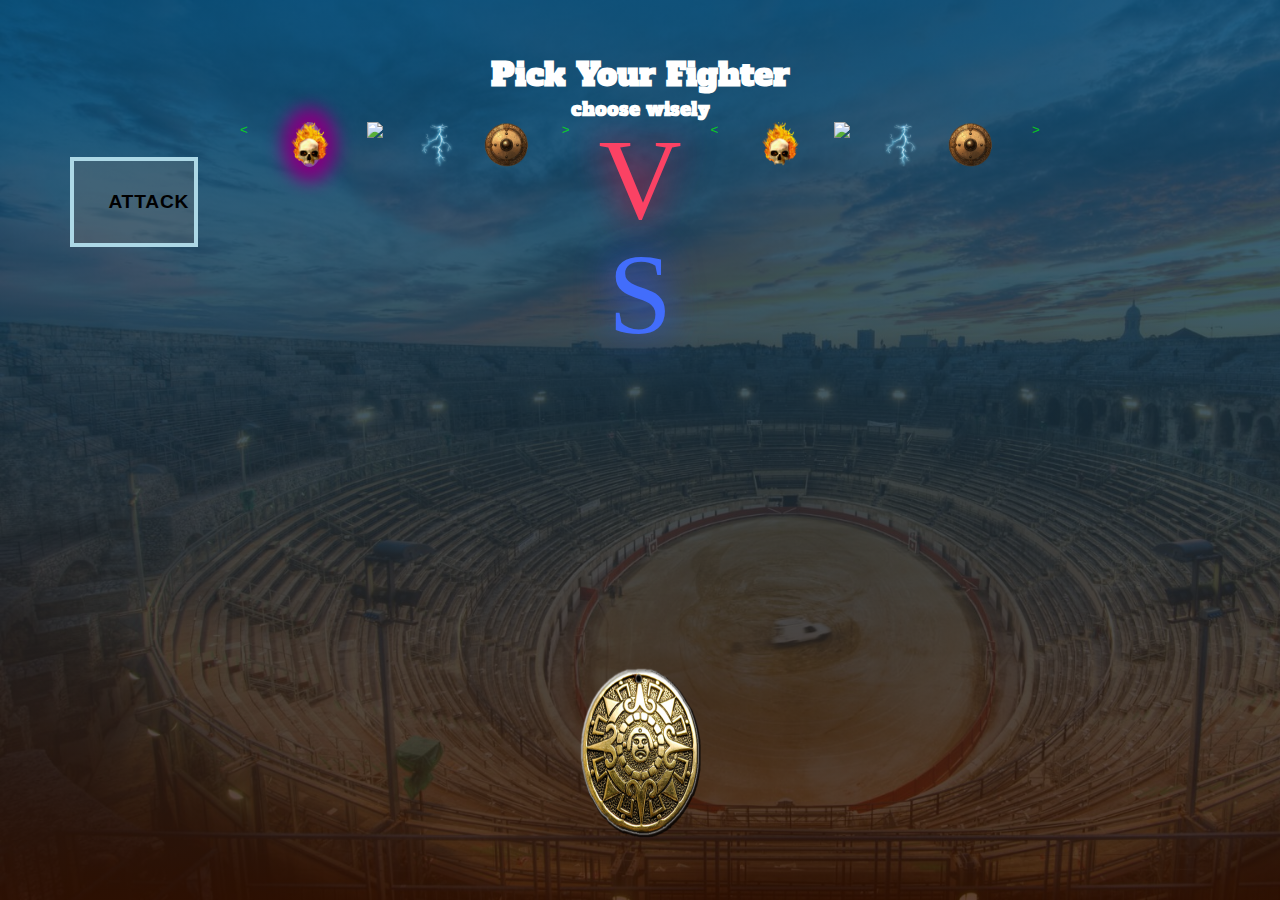
==== commit 210e64ec: "friday morning" ====
--- a/index.html
+++ b/index.html
@@ -23,30 +23,23 @@
                     <div id="player-one-avatar"></div>
                     <div id="selection-player-one-stats"></div>
                     <div id="selection-player-one-items">
-                      <div class="item-button-container">
+                        <div class="item-button-container">
                             <button class="item-p1 active"><img src="images/damage.png"></button>
                             <button class="item-p1"><img src="images/potion.png"></button>
                             <button class="item-p1"><img src="images/lightning.png"></button>
                             <button class="item-p1"><img src="images/shield.png"></button>
-                     </div>
-                    </div>
-                    <div id="selection-player-one-stats">
-                      <progress id="health-bar" value="75" max="100"></progress>
-                      
-
+                        </div>
                     </div>
                 </div>
                 <button id="next-one">&gt;</button>
-                
                 <div class="neon-container">                                  
                   <p class="neon">V</p>
                   <p class="flux">S</p>
                 </div>  
-                
                 <!-- player 2 selection -->
                 <button id="previous-two">&lt;</button>
                 <div id="selection-player-two">
-                    <div id="player-two-avatar">P2</div>
+                    <div id="player-two-avatar"></div>
                     <div id="selection-player-two-stats"></div>
                     <div id="selection-player-two-items">
                         <button id="damage-info" class="item-p2 active"><img src="images/damage.png"></button>
@@ -58,7 +51,6 @@
                 <button id="next-two">&gt;</button>
             </div>
             <div class="start-fight-main">
-                          
             <button id="start-fight" type="button"><img class="fight button" src="images/maya.png"></button>
             </div>
         </div>
--- a/style.css
+++ b/style.css
@@ -268,7 +268,6 @@
   -webkit-box-direction: normal;
       -ms-flex-direction: column;
           flex-direction: column;
-  border: 1px solid red;
   height: 60vh;
   width: 20vw;
 }
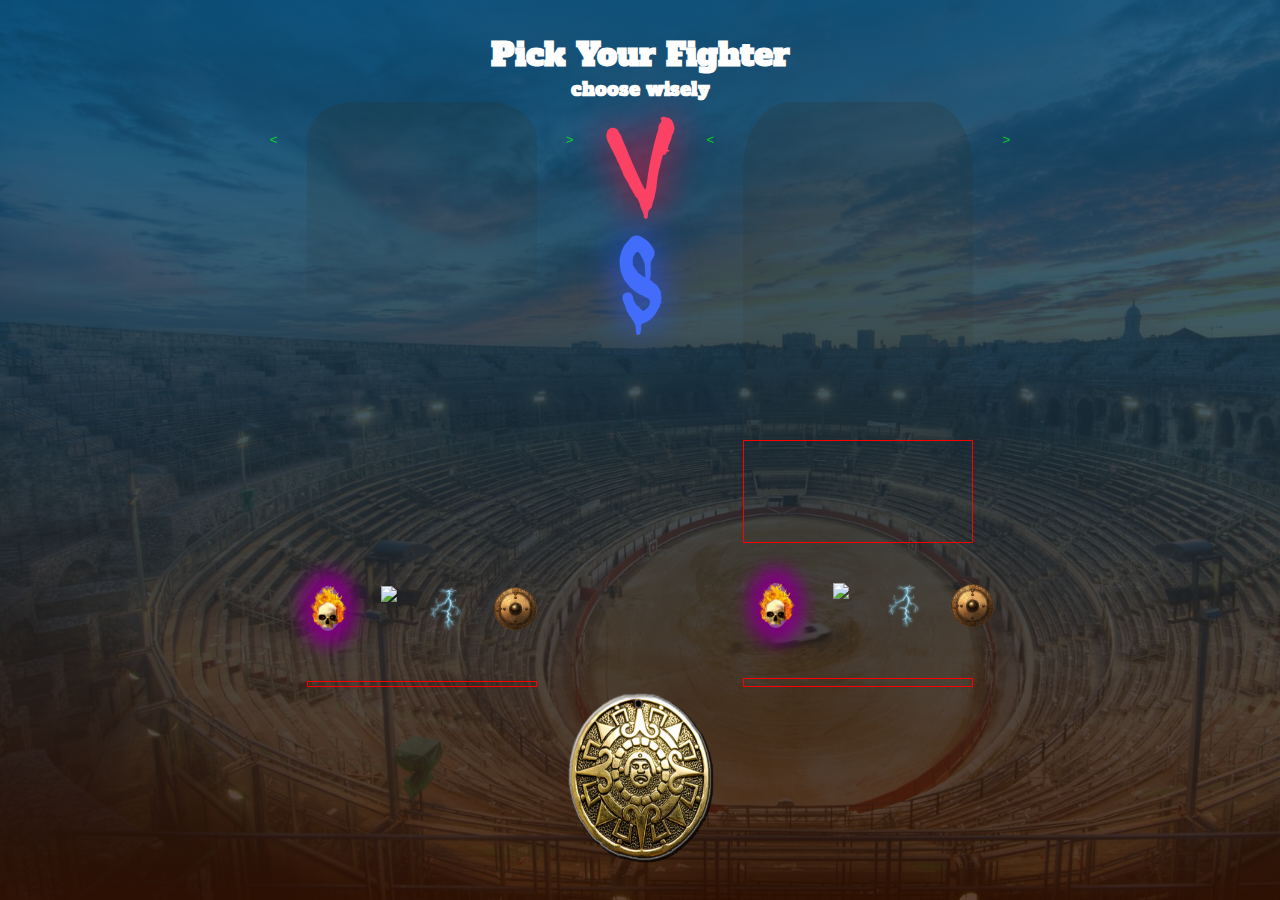
==== commit 81f91f13: "saturday" ====
--- a/index.html
+++ b/index.html
@@ -4,13 +4,14 @@
     <meta charset="UTF-8">
     <meta name="viewport" content="width=device-width, initial-scale=1.0">
     <meta http-equiv="X-UA-Compatible" content="ie=edge">
+    <link href="https://fonts.googleapis.com/css?family=Lacquer&display=swap" rel="stylesheet">
     <link href="https://fonts.googleapis.com/css?family=Alfa+Slab+One&display=swap" rel="stylesheet">
     <link rel="stylesheet" type="text/css" href="style.css">
     <title>Brawl</title>
 </head>
 <body>
     <div class="brawl">
-        <!-- CREATION PAGE -->
+        <!--CREATION PAGE-->
         <div id="selection-page" type="content">
             <div class="title">
                 <h1>Pick Your Fighter</h1>
@@ -30,6 +31,7 @@
                             <button class="item-p1"><img src="images/shield.png"></button>
                         </div>
                     </div>
+                    <div id="selection-item-stats"></div>
                 </div>
                 <button id="next-one">&gt;</button>
                 <div class="neon-container">                                  
@@ -42,11 +44,14 @@
                     <div id="player-two-avatar"></div>
                     <div id="selection-player-two-stats"></div>
                     <div id="selection-player-two-items">
-                        <button id="damage-info" class="item-p2 active"><img src="images/damage.png"></button>
-                        <button id="mana-info" class="item-p2"><img src="images/potion.png"></button>
-                        <button id="lightning-info" class="item-p2"><img src="images/lightning.png"></button>
-                        <button id="shield-info" class="item-p2"><img src="images/shield.png"></button>
+                        <div class="item-button-container-player-two">
+                            <button class="item-p2 active2"><img src="images/damage.png"></button>
+                            <button class="item-p2"><img src="images/potion.png"></button>
+                            <button class="item-p2"><img src="images/lightning.png"></button>
+                            <button class="item-p2"><img src="images/shield.png"></button>
+                        </div>
                     </div>
+                    <div id="selection-item-stats-p2"></div>
                 </div>
                 <button id="next-two">&gt;</button>
             </div>
@@ -54,45 +59,45 @@
             <button id="start-fight" type="button"><img class="fight button" src="images/maya.png"></button>
             </div>
         </div>
-        <!-- ACTUAL BATTLE -->
-        <div id="battle-scene" name="battle-scene" type="content">
-            <div id="countdown"></div>
-            <div class="head-up-display">
-                <p>Player 1 HP</p>
-                <progress id="p1-health" value="100" max="100"></progress>
-                <p>Player 2 HP</p>
-                <progress id="p2-health" value="100" max="100"></progress>
+    <!-- ACTUAL BATTLE -->
+    <div id="battle-scene" name="battle-scene" type="content">
+        <div id="countdown"></div>
+        <div class="head-up-display">
+            <p>Player 1 HP</p>
+            <progress id="p1-health" value="100" max="100"></progress>
+            <p>Player 2 HP</p>
+            <progress id="p2-health" value="100" max="100"></progress>
+        </div>
+        <!-- Where the avatars appear and animations happen -->
+        <div class="battle-ground">
+            <div id="player-one">img-P1</div>
+            <div id="player-two">img-P2</div>
+        </div>
+        <!-- Where the playermoves are available  -->
+        <div class="player-moves-container">              
+            
+        <div class="player-moves" type="content">
+            <div id="player-one-moves">
+                <!-- <button class="btn1 draw-border" id="attack">ATTACK</button> -->
+                <button id="heal">Heal</button>
+                <button id="counter">Counter</button>
             </div>
-            <!-- Where the avatars appear and animations happen -->
-            <div class="battle-ground">
-                <div id="player-one">img-P1</div>
-                <div id="player-two">img-P2</div>
+            
+            <div class="player-actions-container">
+            <div class="player-actions-bar">                                              
+            <div id="player-actions">log log log !</div> 
+            
             </div>
-            <!-- Where the playermoves are available  -->
-            <div class="player-moves-container">              
-              
-            <div class="player-moves" type="content">
-                <div id="player-one-moves">
-                    <button class="btn1 draw-border" id="attack">ATTACK</button>
-                    <button id="heal">Heal</button>
-                    <button id="counter">Counter</button>
-                </div>
-                
-                <div class="player-actions-container">
-                <div class="player-actions-bar">                                              
-                <div id="player-actions">log log log !</div> 
-              
-                </div>
-                </div>
-                <div id="player-two-moves">
-                    <button id="attack">ATTACK</button>
-                    <button id="heal">Heal</button>
-                    <button id="counter">Counter</button>
-                </div>
+            </div>
+            <div id="player-two-moves">
+                <button id="attack">ATTACK</button>
+                <button id="heal">Heal</button>
+                <button id="counter">Counter</button>
             </div>
         </div>
-      </div>  
     </div>
+    </div>  
+</div>
 <script src="battle.js"></script>
 </body>
 </html>--- a/style.css
+++ b/style.css
@@ -74,6 +74,42 @@
   }
 }
 
+.neon-container {
+  display: table-cell;
+  text-align: center;
+  vertical-align: middle;
+  /* End Versus Neon*/
+}
+
+.neon-container .neon {
+  font-family: 'Lacquer', sans-serif;
+  color: #FB4264;
+  font-size: 9vw;
+  line-height: 9vw;
+  text-shadow: 0 0 3vw #F40A35;
+}
+
+.neon-container .flux {
+  font-family: 'Lacquer', sans-serif;
+  color: #426DFB;
+  font-size: 9vw;
+  line-height: 9vw;
+  text-shadow: 0 0 3vw #2356FF;
+}
+
+.neon-container .neon {
+  animation: neon 1.5s ease infinite;
+  -moz-animation: neon 1.5s ease infinite;
+  -webkit-animation: neon 1.5s ease infinite;
+}
+
+.neon-container .flux {
+  animation: flux 1s ease infinite;
+  -moz-animation: flux 2s linear infinite;
+  -webkit-animation: flux 1.5s linear infinite;
+  -o-animation: flux 2s linear infinite;
+}
+
 /* FIRE */
 * {
   margin: 0;
@@ -88,44 +124,9 @@
   height: 100vh;
 }
 
-/* Versus Neon */
-.neon-container {
-  display: table-cell;
-  text-align: center;
-  vertical-align: middle;
-}
-
-.neon {
-  font-family: "neon";
-  color: #FB4264;
-  font-size: 9vw;
-  line-height: 9vw;
-  text-shadow: 0 0 3vw #F40A35;
-}
-
-.flux {
-  font-family: "neon";
-  color: #426DFB;
-  font-size: 9vw;
-  line-height: 9vw;
-  text-shadow: 0 0 3vw #2356FF;
-}
-
-.neon {
-  animation: neon 1.5s ease infinite;
-  -moz-animation: neon 1.5s ease infinite;
-  -webkit-animation: neon 1.5s ease infinite;
-}
-
-.flux {
-  animation: flux 1s ease infinite;
-  -moz-animation: flux 2s linear infinite;
-  -webkit-animation: flux 1.5s linear infinite;
-  -o-animation: flux 2s linear infinite;
-}
-
-/* End Versus Neon*/
 .brawl {
+  height: 100%;
+  width: 100%;
   /* ATTACK BUTTON STYLING */
   /* HEAL BUTTON STYLING */
 }
@@ -192,8 +193,8 @@
   -webkit-box-direction: normal;
       -ms-flex-direction: column;
           flex-direction: column;
-  height: 60vh;
-  width: 20vw;
+  height: 65vh;
+  width: 18vw;
 }
 
 .brawl #selection-page .characters #selection-player-one #player-one-avatar {
@@ -205,19 +206,31 @@
           justify-content: center;
   -ms-flex-line-pack: center;
       align-content: center;
-}
-
-.brawl #selection-page .characters #selection-player-one-items {
-  display: -webkit-box;
-  display: -ms-flexbox;
-  display: flex;
-  -webkit-box-orient: horizontal;
-  -webkit-box-direction: normal;
-      -ms-flex-direction: row;
-          flex-direction: row;
-}
-
-.brawl #selection-page .characters #selection-player-one-items .item-button-container {
+  height: 50vh;
+  border-top-left-radius: 20%;
+  border-top-right-radius: 20%;
+  background-image: -webkit-gradient(linear, left top, left bottom, from(#2e2a1931), to(#2e2a190f));
+  background-image: linear-gradient(#2e2a1931, #2e2a190f);
+}
+
+.brawl #selection-page .characters #selection-player-one #selection-player-one-stats {
+  height: 100%;
+}
+
+.brawl #selection-page .characters #selection-player-one #selection-player-one-stats .warrior-stats {
+  display: -webkit-box;
+  display: -ms-flexbox;
+  display: flex;
+  -webkit-box-orient: vertical;
+  -webkit-box-direction: normal;
+      -ms-flex-direction: column;
+          flex-direction: column;
+  -webkit-box-pack: center;
+      -ms-flex-pack: center;
+          justify-content: center;
+}
+
+.brawl #selection-page .characters #selection-player-one #selection-player-one-items .item-button-container {
   display: -webkit-box;
   display: -ms-flexbox;
   display: flex;
@@ -231,9 +244,10 @@
   -webkit-box-align: center;
       -ms-flex-align: center;
           align-items: center;
-}
-
-.brawl #selection-page .characters #selection-player-one-items .item-p1.active {
+  margin-top: 10px;
+}
+
+.brawl #selection-page .characters #selection-player-one #selection-player-one-items .item-p1.active {
   -webkit-box-shadow: 0px 0px 17px 15px purple;
           box-shadow: 0px 0px 17px 15px purple;
   border-width: 1px;
@@ -242,22 +256,31 @@
           animation: anim-glow 1.3s ease;
 }
 
-.brawl #selection-page .characters #selection-player-one-items .item-p1:hover {
+.brawl #selection-page .characters #selection-player-one #selection-player-one-items .item-p1.active2 {
+  -webkit-box-shadow: 0px 0px 17px 15px purple;
+          box-shadow: 0px 0px 17px 15px purple;
+  border-width: 1px;
+  background-image: radial-gradient(lightblue, purple);
+  -webkit-animation: anim-glow 1.3s ease;
+          animation: anim-glow 1.3s ease;
+}
+
+.brawl #selection-page .characters #selection-player-one #selection-player-one-items .item-p1:hover {
   -webkit-animation: anim-glow 1.3s ease infinite;
           animation: anim-glow 1.3s ease infinite;
   outline: none;
   background-image: radial-gradient(lightblue, purple);
 }
 
-.brawl #selection-page .characters #selection-player-one-items img {
+.brawl #selection-page .characters #selection-player-one #selection-player-one-items img {
   border: none;
   height: 5vh;
 }
 
-.brawl #selection-page .characters .versus {
-  height: 25vh;
-  width: 8vw;
-  margin-top: 20vh;
+.brawl #selection-page .characters #selection-player-one #selection-item-stats {
+  margin-top: 20px;
+  border: 1px solid red;
+  height: 1vh;
 }
 
 .brawl #selection-page .characters #selection-player-two {
@@ -268,8 +291,28 @@
   -webkit-box-direction: normal;
       -ms-flex-direction: column;
           flex-direction: column;
-  height: 60vh;
-  width: 20vw;
+  height: 65vh;
+  width: 18vw;
+}
+
+.brawl #selection-page .characters #selection-player-two #player-two-avatar {
+  height: 50vh;
+  border-top-left-radius: 20%;
+  border-top-right-radius: 20%;
+  background-image: -webkit-gradient(linear, left top, left bottom, from(#2e2a1931), to(#2e2a190f));
+  background-image: linear-gradient(#2e2a1931, #2e2a190f);
+}
+
+.brawl #selection-page .characters #selection-player-two #selection-player-two-stats {
+  display: -webkit-box;
+  display: -ms-flexbox;
+  display: flex;
+  -webkit-box-orient: vertical;
+  -webkit-box-direction: normal;
+      -ms-flex-direction: column;
+          flex-direction: column;
+  height: 15vh;
+  border: 1px solid red;
 }
 
 .brawl #selection-page .characters #selection-player-two #selection-player-two-items {
@@ -282,11 +325,7 @@
           flex-direction: row;
 }
 
-.brawl #selection-page .characters #selection-player-two #selection-player-two-items img {
-  height: 5vh;
-}
-
-.brawl #selection-page .characters button {
+.brawl #selection-page .characters #selection-player-two #selection-player-two-items .item-button-container-player-two {
   display: -webkit-box;
   display: -ms-flexbox;
   display: flex;
@@ -294,12 +333,62 @@
   -webkit-box-direction: normal;
       -ms-flex-direction: row;
           flex-direction: row;
+  -webkit-box-align: center;
+      -ms-flex-align: center;
+          align-items: center;
+  margin-top: 10px;
+}
+
+.brawl #selection-page .characters #selection-player-two #selection-player-two-items .item-p2.active {
+  -webkit-box-shadow: 0px 0px 17px 15px purple;
+          box-shadow: 0px 0px 17px 15px purple;
+  border-width: 1px;
+  background-image: radial-gradient(lightblue, purple);
+  -webkit-animation: anim-glow 1.3s ease;
+          animation: anim-glow 1.3s ease;
+}
+
+.brawl #selection-page .characters #selection-player-two #selection-player-two-items .item-p2.active2 {
+  -webkit-box-shadow: 0px 0px 17px 15px purple;
+          box-shadow: 0px 0px 17px 15px purple;
+  border-width: 1px;
+  background-image: radial-gradient(lightblue, purple);
+  -webkit-animation: anim-glow 1.3s ease;
+          animation: anim-glow 1.3s ease;
+}
+
+.brawl #selection-page .characters #selection-player-two #selection-player-two-items .item-p2:hover {
+  -webkit-animation: anim-glow 1.3s ease infinite;
+          animation: anim-glow 1.3s ease infinite;
+  outline: none;
+  background-image: radial-gradient(lightblue, purple);
+}
+
+.brawl #selection-page .characters #selection-player-two #selection-player-two-items img {
+  border: none;
+  height: 5vh;
+}
+
+.brawl #selection-page .characters #selection-player-two #selection-item-stats-p2 {
+  margin-top: 20px;
+  border: 1px solid red;
+  height: 1vh;
+}
+
+.brawl #selection-page .characters button {
+  display: -webkit-box;
+  display: -ms-flexbox;
+  display: flex;
+  -webkit-box-orient: horizontal;
+  -webkit-box-direction: normal;
+      -ms-flex-direction: row;
+          flex-direction: row;
   -webkit-box-pack: center;
       -ms-flex-pack: center;
           justify-content: center;
   -ms-flex-line-pack: center;
       align-content: center;
-  margin: 0px 20px 0px 20px;
+  margin: 30px 20px;
   height: 5vh;
   width: 2vw;
   border-radius: 90%;
@@ -314,12 +403,23 @@
 }
 
 .brawl #selection-page #start-fight {
+  display: -webkit-box;
+  display: -ms-flexbox;
+  display: flex;
+  -webkit-box-pack: center;
+      -ms-flex-pack: center;
+          justify-content: center;
   background-color: transparent;
   border: none;
+  width: 100px;
+}
+
+.brawl #selection-page #start-fight:focus {
+  outline: 0;
 }
 
 .brawl #selection-page #start-fight img {
-  width: 10vw;
+  width: 12vw;
   height: 20vh;
 }
 
@@ -362,7 +462,7 @@
       grid-template-columns: 1fr 1fr;
   -ms-grid-rows: 50vh;
       grid-template-rows: 50vh;
-      grid-template-areas: " . [playerOne] playerTwo . ";
+      grid-template-areas: " . playerOne playerTwo . ";
 }
 
 .brawl #selection-page #battle-scene .battle-ground #playerOne {
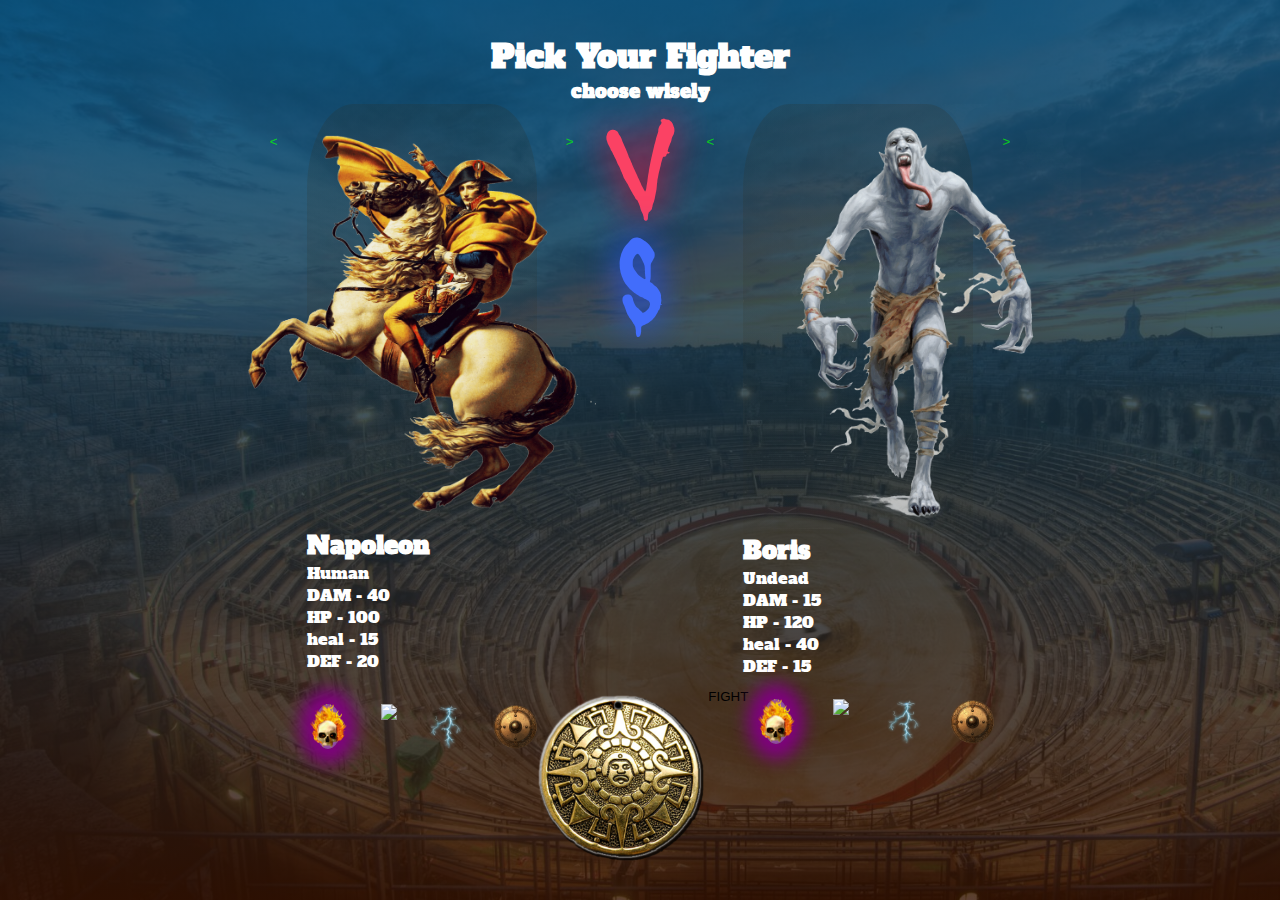
==== commit 1fbc0c56: "sunday night" ====
--- a/index.html
+++ b/index.html
@@ -56,47 +56,12 @@
                 <button id="next-two">&gt;</button>
             </div>
             <div class="start-fight-main">
-            <button id="start-fight" type="button"><img class="fight button" src="images/maya.png"></button>
+            <button id="start-fight" type="button">
+                <img class="fight button" src="images/maya.png">
+                <p class="text">FIGHT</p>
+            </button>
             </div>
         </div>
-    <!-- ACTUAL BATTLE -->
-    <div id="battle-scene" name="battle-scene" type="content">
-        <div id="countdown"></div>
-        <div class="head-up-display">
-            <p>Player 1 HP</p>
-            <progress id="p1-health" value="100" max="100"></progress>
-            <p>Player 2 HP</p>
-            <progress id="p2-health" value="100" max="100"></progress>
-        </div>
-        <!-- Where the avatars appear and animations happen -->
-        <div class="battle-ground">
-            <div id="player-one">img-P1</div>
-            <div id="player-two">img-P2</div>
-        </div>
-        <!-- Where the playermoves are available  -->
-        <div class="player-moves-container">              
-            
-        <div class="player-moves" type="content">
-            <div id="player-one-moves">
-                <!-- <button class="btn1 draw-border" id="attack">ATTACK</button> -->
-                <button id="heal">Heal</button>
-                <button id="counter">Counter</button>
-            </div>
-            
-            <div class="player-actions-container">
-            <div class="player-actions-bar">                                              
-            <div id="player-actions">log log log !</div> 
-            
-            </div>
-            </div>
-            <div id="player-two-moves">
-                <button id="attack">ATTACK</button>
-                <button id="heal">Heal</button>
-                <button id="counter">Counter</button>
-            </div>
-        </div>
-    </div>
-    </div>  
 </div>
 <script src="battle.js"></script>
 </body>
--- a/style.css
+++ b/style.css
@@ -110,7 +110,6 @@
   -o-animation: flux 2s linear infinite;
 }
 
-/* FIRE */
 * {
   margin: 0;
   padding: 0;
@@ -127,8 +126,6 @@
 .brawl {
   height: 100%;
   width: 100%;
-  /* ATTACK BUTTON STYLING */
-  /* HEAL BUTTON STYLING */
 }
 
 .brawl #selection-page {
@@ -214,20 +211,7 @@
 }
 
 .brawl #selection-page .characters #selection-player-one #selection-player-one-stats {
-  height: 100%;
-}
-
-.brawl #selection-page .characters #selection-player-one #selection-player-one-stats .warrior-stats {
-  display: -webkit-box;
-  display: -ms-flexbox;
-  display: flex;
-  -webkit-box-orient: vertical;
-  -webkit-box-direction: normal;
-      -ms-flex-direction: column;
-          flex-direction: column;
-  -webkit-box-pack: center;
-      -ms-flex-pack: center;
-          justify-content: center;
+  height: 15vh;
 }
 
 .brawl #selection-page .characters #selection-player-one #selection-player-one-items .item-button-container {
@@ -279,7 +263,6 @@
 
 .brawl #selection-page .characters #selection-player-one #selection-item-stats {
   margin-top: 20px;
-  border: 1px solid red;
   height: 1vh;
 }
 
@@ -304,15 +287,7 @@
 }
 
 .brawl #selection-page .characters #selection-player-two #selection-player-two-stats {
-  display: -webkit-box;
-  display: -ms-flexbox;
-  display: flex;
-  -webkit-box-orient: vertical;
-  -webkit-box-direction: normal;
-      -ms-flex-direction: column;
-          flex-direction: column;
   height: 15vh;
-  border: 1px solid red;
 }
 
 .brawl #selection-page .characters #selection-player-two #selection-player-two-items {
@@ -336,7 +311,6 @@
   -webkit-box-align: center;
       -ms-flex-align: center;
           align-items: center;
-  margin-top: 10px;
 }
 
 .brawl #selection-page .characters #selection-player-two #selection-player-two-items .item-p2.active {
@@ -371,7 +345,6 @@
 
 .brawl #selection-page .characters #selection-player-two #selection-item-stats-p2 {
   margin-top: 20px;
-  border: 1px solid red;
   height: 1vh;
 }
 
@@ -411,7 +384,7 @@
           justify-content: center;
   background-color: transparent;
   border: none;
-  width: 100px;
+  width: 100%;
 }
 
 .brawl #selection-page #start-fight:focus {
@@ -419,236 +392,6 @@
 }
 
 .brawl #selection-page #start-fight img {
-  width: 12vw;
-  height: 20vh;
-}
-
-.brawl #selection-page #battle-scene {
-  width: 100%;
-  height: 100%;
-}
-
-.brawl #selection-page #battle-scene #countdown {
-  display: -webkit-box;
-  display: -ms-flexbox;
-  display: flex;
-  -webkit-box-pack: center;
-      -ms-flex-pack: center;
-          justify-content: center;
-  -ms-flex-line-pack: center;
-      align-content: center;
-}
-
-.brawl #selection-page #battle-scene .head-up-display {
-  display: -webkit-box;
-  display: -ms-flexbox;
-  display: flex;
-  -webkit-box-orient: horizontal;
-  -webkit-box-direction: normal;
-      -ms-flex-direction: row;
-          flex-direction: row;
-  -webkit-box-pack: center;
-      -ms-flex-pack: center;
-          justify-content: center;
-  -ms-flex-item-align: center;
-      align-self: center;
-  margin-top: 10px;
-}
-
-.brawl #selection-page #battle-scene .battle-ground {
-  display: -ms-grid;
-  display: grid;
-  -ms-grid-columns: 1fr 1fr;
-      grid-template-columns: 1fr 1fr;
-  -ms-grid-rows: 50vh;
-      grid-template-rows: 50vh;
-      grid-template-areas: " . playerOne playerTwo . ";
-}
-
-.brawl #selection-page #battle-scene .battle-ground #playerOne {
-  grid-area: "playerOne";
-}
-
-.brawl #selection-page #battle-scene .battle-ground #playerTwo {
-  grid-area: "playerTwo";
-}
-
-.brawl #selection-page #battle-scene .player-moves {
-  display: -ms-grid;
-  display: grid;
-  -ms-grid-columns: auto auto auto;
-      grid-template-columns: auto auto auto;
-  -ms-grid-rows: auto;
-      grid-template-rows: auto;
-      grid-template-areas: "1 2 3";
-}
-
-.brawl .player-moves-container {
-  display: block;
-  -webkit-box-pack: justify;
-      -ms-flex-pack: justify;
-          justify-content: space-between;
-  -webkit-box-orient: horizontal;
-  -webkit-box-direction: normal;
-      -ms-flex-direction: row;
-          flex-direction: row;
-}
-
-.brawl #player-one-moves {
-  height: 250px;
-  display: -webkit-box;
-  display: -ms-flexbox;
-  display: flex;
-  -webkit-box-orient: vertical;
-  -webkit-box-direction: normal;
-      -ms-flex-direction: column;
-          flex-direction: column;
-  -webkit-box-pack: end;
-      -ms-flex-pack: end;
-          justify-content: flex-end;
-  margin: 10px;
-  margin-left: 50px;
-  margin-top: -45px;
-  padding: 10px;
-}
-
-.brawl #player-two-moves {
-  height: 250px;
-  display: -webkit-box;
-  display: -ms-flexbox;
-  display: flex;
-  -webkit-box-orient: vertical;
-  -webkit-box-direction: normal;
-      -ms-flex-direction: column;
-          flex-direction: column;
-  -webkit-box-align: end;
-      -ms-flex-align: end;
-          align-items: flex-end;
-  -webkit-box-pack: end;
-      -ms-flex-pack: end;
-          justify-content: flex-end;
-  margin-right: 50px;
-  margin-top: -45px;
-  padding: 10px;
-}
-
-.brawl #attack {
-  width: 10vw;
-  height: 10vh;
-  margin: 10px;
-  background-color: rgba(117, 117, 117, 0.317);
-}
-
-.brawl .draw-border {
-  -webkit-box-shadow: inset 0 0 0 4px lightblue;
-          box-shadow: inset 0 0 0 4px lightblue;
-  color: lightblue;
-  -webkit-transition: color 0.25s 0.08333s;
-  transition: color 0.25s 0.08333s;
-  position: relative;
-}
-
-.brawl .draw-border::before, .brawl .draw-border::after {
-  border: 0 solid transparent;
-  -webkit-box-sizing: border-box;
-          box-sizing: border-box;
-  content: '';
-  pointer-events: none;
-  position: absolute;
-  width: 0;
-  height: 0;
-  bottom: 0;
-  right: 0;
-}
-
-.brawl .draw-border::before {
-  border-bottom-width: 4px;
-  border-left-width: 4px;
-}
-
-.brawl .draw-border::after {
-  border-top-width: 4px;
-  border-right-width: 4px;
-}
-
-.brawl .draw-border:hover {
-  color: red;
-}
-
-.brawl .draw-border:hover::before, .brawl .draw-border:hover::after {
-  border-color: red;
-  -webkit-transition: border-color 0s, width 0.25s, height 0.25s;
-  transition: border-color 0s, width 0.25s, height 0.25s;
-  width: 100%;
-  height: 100%;
-}
-
-.brawl .draw-border:hover::before {
-  -webkit-transition-delay: 0s, 0s, 0.25s;
-          transition-delay: 0s, 0s, 0.25s;
-}
-
-.brawl .draw-border:hover::after {
-  -webkit-transition-delay: 0s, 0.25s, 0s;
-          transition-delay: 0s, 0.25s, 0s;
-}
-
-.brawl .btn1 {
-  background: none;
-  border: none;
-  cursor: pointer;
-  line-height: 1.5;
-  font: 700 1.2rem 'Roboto Slab', sans-serif;
-  padding: 1em 2em;
-  letter-spacing: 0.05rem;
-  color: black;
-}
-
-.brawl .btn1:focus {
-  outline: 2px dotted #55d7dc;
-}
-
-.brawl #heal {
-  width: 55px;
-  height: 25px;
-  margin: 10px;
-}
-
-.brawl #counter {
-  width: 55px;
-  height: 25px;
-  margin: 10px;
-}
-
-.brawl .player-actions-container {
-  display: -ms-grid;
-  display: grid;
-  -webkit-box-pack: center;
-      -ms-flex-pack: center;
-          justify-content: center;
-  -webkit-box-align: end;
-      -ms-flex-align: end;
-          align-items: flex-end;
-  width: 75vw;
-}
-
-.brawl .player-actions-bar {
-  display: -webkit-box;
-  display: -ms-flexbox;
-  display: flex;
-  -webkit-box-pack: center;
-      -ms-flex-pack: center;
-          justify-content: center;
-  -webkit-box-align: center;
-      -ms-flex-align: center;
-          align-items: center;
-  width: 25vw;
-  height: 10vh;
-  background: transparent;
-  border: 1px solid grey;
-}
-
-.brawl #player-actions {
-  font-size: 1vw;
+  max-width: 32%;
 }
 /*# sourceMappingURL=style.css.map */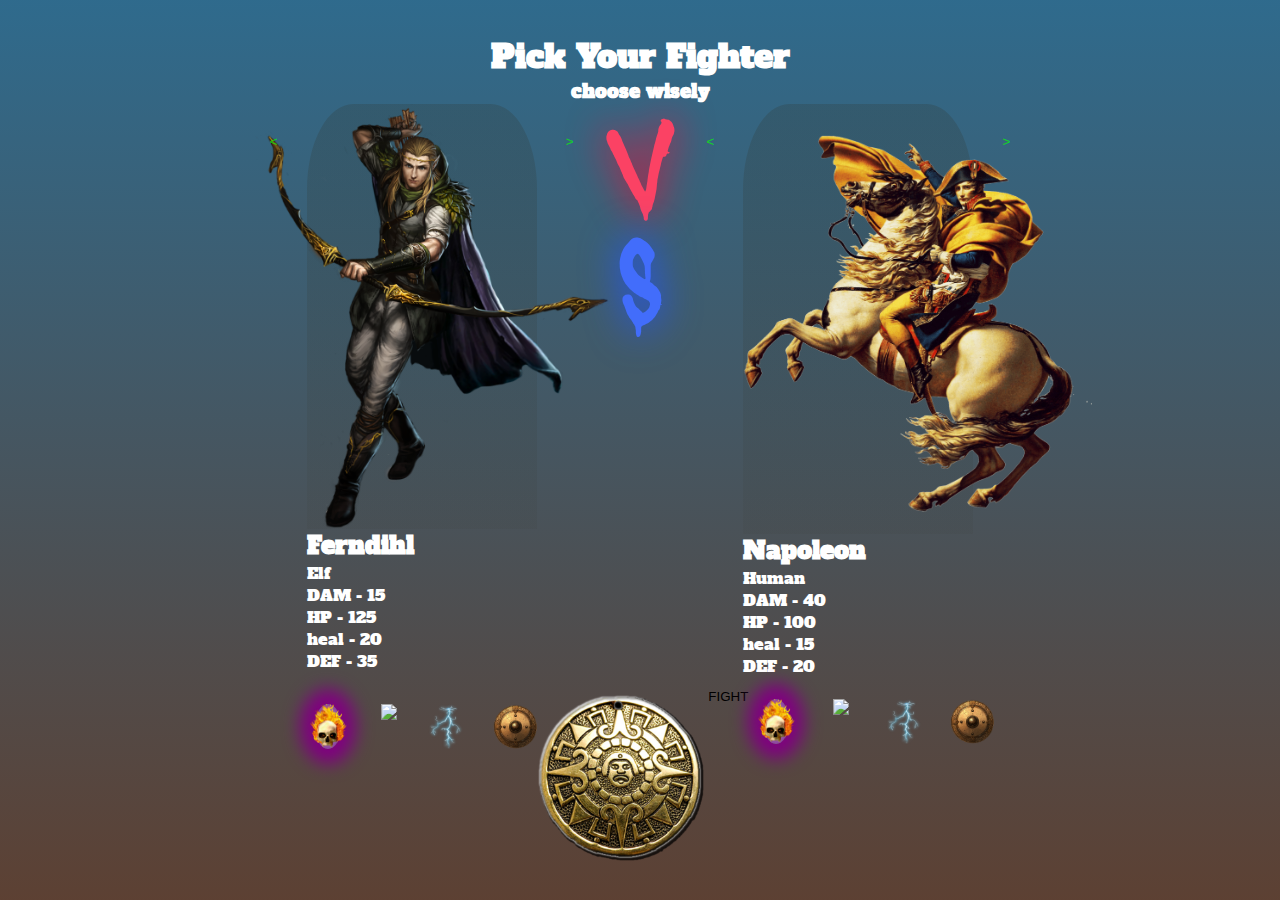
==== commit eca62de8: "wednesday clean-up" ====
--- a/index.html
+++ b/index.html
@@ -6,7 +6,7 @@
     <meta http-equiv="X-UA-Compatible" content="ie=edge">
     <link href="https://fonts.googleapis.com/css?family=Lacquer&display=swap" rel="stylesheet">
     <link href="https://fonts.googleapis.com/css?family=Alfa+Slab+One&display=swap" rel="stylesheet">
-    <link rel="stylesheet" type="text/css" href="style.css">
+    <link rel="stylesheet" type="text/css" href="stylesheets/style.css">
     <title>Brawl</title>
 </head>
 <body>
@@ -63,6 +63,6 @@
             </div>
         </div>
 </div>
-<script src="battle.js"></script>
+<script src="creation.js"></script>
 </body>
 </html>--- a/stylesheets/style.css
+++ b/stylesheets/style.css
@@ -0,0 +1,397 @@
+/* ITEMS GLOW */
+@-webkit-keyframes anim-glow {
+  0% {
+    -webkit-box-shadow: 0px 0px #61ef61;
+            box-shadow: 0px 0px #61ef61;
+    background-color: transparent;
+  }
+  100% {
+    -webkit-box-shadow: 0px 0px 17px 15px purple;
+            box-shadow: 0px 0px 17px 15px purple;
+    border-width: 1px;
+    background-color: none;
+  }
+}
+@keyframes anim-glow {
+  0% {
+    -webkit-box-shadow: 0px 0px #61ef61;
+            box-shadow: 0px 0px #61ef61;
+    background-color: transparent;
+  }
+  100% {
+    -webkit-box-shadow: 0px 0px 17px 15px purple;
+            box-shadow: 0px 0px 17px 15px purple;
+    border-width: 1px;
+    background-color: none;
+  }
+}
+
+/* NEON GLOW */
+@-webkit-keyframes flux {
+  0%,
+  100% {
+    text-shadow: 0 0 1vw #1041FF, 0 0 3vw #1041FF, 0 0 10vw #1041FF, 0 0 10vw #1041FF, 0 0 .4vw #8BFDFE, .5vw .5vw .1vw #147280;
+    color: #28D7FE;
+  }
+  50% {
+    text-shadow: 0 0 .5vw #082180, 0 0 1.5vw #082180, 0 0 5vw #082180, 0 0 5vw #082180, 0 0 .2vw #082180, .5vw .5vw .1vw #0A3940;
+    color: #146C80;
+  }
+}
+@keyframes flux {
+  0%,
+  100% {
+    text-shadow: 0 0 1vw #1041FF, 0 0 3vw #1041FF, 0 0 10vw #1041FF, 0 0 10vw #1041FF, 0 0 .4vw #8BFDFE, .5vw .5vw .1vw #147280;
+    color: #28D7FE;
+  }
+  50% {
+    text-shadow: 0 0 .5vw #082180, 0 0 1.5vw #082180, 0 0 5vw #082180, 0 0 5vw #082180, 0 0 .2vw #082180, .5vw .5vw .1vw #0A3940;
+    color: #146C80;
+  }
+}
+
+@-webkit-keyframes neon {
+  0%,
+  100% {
+    text-shadow: 0 0 1vw #FA1C16, 0 0 3vw #FA1C16, 0 0 10vw #FA1C16, 0 0 10vw #FA1C16, 0 0 .4vw #FED128, .5vw .5vw .1vw #806914;
+    color: #FED128;
+  }
+  50% {
+    text-shadow: 0 0 .5vw #800E0B, 0 0 1.5vw #800E0B, 0 0 5vw #800E0B, 0 0 5vw #800E0B, 0 0 .2vw #800E0B, .5vw .5vw .1vw #40340A;
+    color: #806914;
+  }
+}
+
+@keyframes neon {
+  0%,
+  100% {
+    text-shadow: 0 0 1vw #FA1C16, 0 0 3vw #FA1C16, 0 0 10vw #FA1C16, 0 0 10vw #FA1C16, 0 0 .4vw #FED128, .5vw .5vw .1vw #806914;
+    color: #FED128;
+  }
+  50% {
+    text-shadow: 0 0 .5vw #800E0B, 0 0 1.5vw #800E0B, 0 0 5vw #800E0B, 0 0 5vw #800E0B, 0 0 .2vw #800E0B, .5vw .5vw .1vw #40340A;
+    color: #806914;
+  }
+}
+
+.neon-container {
+  display: table-cell;
+  text-align: center;
+  vertical-align: middle;
+  /* End Versus Neon*/
+}
+
+.neon-container .neon {
+  font-family: 'Lacquer', sans-serif;
+  color: #FB4264;
+  font-size: 9vw;
+  line-height: 9vw;
+  text-shadow: 0 0 3vw #F40A35;
+}
+
+.neon-container .flux {
+  font-family: 'Lacquer', sans-serif;
+  color: #426DFB;
+  font-size: 9vw;
+  line-height: 9vw;
+  text-shadow: 0 0 3vw #2356FF;
+}
+
+.neon-container .neon {
+  animation: neon 1.5s ease infinite;
+  -moz-animation: neon 1.5s ease infinite;
+  -webkit-animation: neon 1.5s ease infinite;
+}
+
+.neon-container .flux {
+  animation: flux 1s ease infinite;
+  -moz-animation: flux 2s linear infinite;
+  -webkit-animation: flux 1.5s linear infinite;
+  -o-animation: flux 2s linear infinite;
+}
+
+* {
+  margin: 0;
+  padding: 0;
+}
+
+body {
+  background: url("images/boris-yue-9sE-72cYCeI-unsplash.jpg") no-repeat center center;
+  background-position: bottom;
+  background-size: cover;
+  font-family: 'Alfa Slab One', cursive;
+  height: 100vh;
+}
+
+.brawl {
+  height: 100%;
+  width: 100%;
+}
+
+.brawl #selection-page {
+  display: -webkit-box;
+  display: -ms-flexbox;
+  display: flex;
+  -webkit-box-orient: vertical;
+  -webkit-box-direction: normal;
+      -ms-flex-direction: column;
+          flex-direction: column;
+  -webkit-box-pack: center;
+      -ms-flex-pack: center;
+          justify-content: center;
+  -webkit-box-align: center;
+      -ms-flex-align: center;
+          align-items: center;
+  position: absolute;
+  width: 100%;
+  height: 100%;
+  background-image: -webkit-gradient(linear, left top, left bottom, from(rgba(0, 73, 115, 0.814)), to(#341100cc)), url(images/f45d080a5bfe8161dba8014562a18da0.jpg);
+  background-image: linear-gradient(to bottom, rgba(0, 73, 115, 0.814), #341100cc), url(images/f45d080a5bfe8161dba8014562a18da0.jpg);
+  background-size: cover;
+  background-repeat: no-repeat;
+  color: white;
+}
+
+.brawl #selection-page .title {
+  display: -webkit-box;
+  display: -ms-flexbox;
+  display: flex;
+  -webkit-box-orient: vertical;
+  -webkit-box-direction: normal;
+      -ms-flex-direction: column;
+          flex-direction: column;
+  -webkit-box-pack: center;
+      -ms-flex-pack: center;
+          justify-content: center;
+  -webkit-box-align: center;
+      -ms-flex-align: center;
+          align-items: center;
+  position: relative;
+}
+
+.brawl #selection-page .characters {
+  display: -webkit-box;
+  display: -ms-flexbox;
+  display: flex;
+  -ms-flex-wrap: wrap;
+      flex-wrap: wrap;
+  -webkit-box-pack: center;
+      -ms-flex-pack: center;
+          justify-content: center;
+  -ms-flex-line-pack: center;
+      align-content: center;
+}
+
+.brawl #selection-page .characters #selection-player-one {
+  display: -webkit-box;
+  display: -ms-flexbox;
+  display: flex;
+  -webkit-box-orient: vertical;
+  -webkit-box-direction: normal;
+      -ms-flex-direction: column;
+          flex-direction: column;
+  height: 65vh;
+  width: 18vw;
+}
+
+.brawl #selection-page .characters #selection-player-one #player-one-avatar {
+  display: -webkit-box;
+  display: -ms-flexbox;
+  display: flex;
+  -webkit-box-pack: center;
+      -ms-flex-pack: center;
+          justify-content: center;
+  -ms-flex-line-pack: center;
+      align-content: center;
+  height: 50vh;
+  border-top-left-radius: 20%;
+  border-top-right-radius: 20%;
+  background-image: -webkit-gradient(linear, left top, left bottom, from(#2e2a1931), to(#2e2a190f));
+  background-image: linear-gradient(#2e2a1931, #2e2a190f);
+}
+
+.brawl #selection-page .characters #selection-player-one #selection-player-one-stats {
+  height: 15vh;
+}
+
+.brawl #selection-page .characters #selection-player-one #selection-player-one-items .item-button-container {
+  display: -webkit-box;
+  display: -ms-flexbox;
+  display: flex;
+  -webkit-box-orient: horizontal;
+  -webkit-box-direction: normal;
+      -ms-flex-direction: row;
+          flex-direction: row;
+  -webkit-box-pack: center;
+      -ms-flex-pack: center;
+          justify-content: center;
+  -webkit-box-align: center;
+      -ms-flex-align: center;
+          align-items: center;
+  margin-top: 10px;
+}
+
+.brawl #selection-page .characters #selection-player-one #selection-player-one-items .item-p1.active {
+  -webkit-box-shadow: 0px 0px 17px 15px purple;
+          box-shadow: 0px 0px 17px 15px purple;
+  border-width: 1px;
+  background-image: radial-gradient(lightblue, purple);
+  -webkit-animation: anim-glow 1.3s ease;
+          animation: anim-glow 1.3s ease;
+}
+
+.brawl #selection-page .characters #selection-player-one #selection-player-one-items .item-p1.active2 {
+  -webkit-box-shadow: 0px 0px 17px 15px purple;
+          box-shadow: 0px 0px 17px 15px purple;
+  border-width: 1px;
+  background-image: radial-gradient(lightblue, purple);
+  -webkit-animation: anim-glow 1.3s ease;
+          animation: anim-glow 1.3s ease;
+}
+
+.brawl #selection-page .characters #selection-player-one #selection-player-one-items .item-p1:hover {
+  -webkit-animation: anim-glow 1.3s ease infinite;
+          animation: anim-glow 1.3s ease infinite;
+  outline: none;
+  background-image: radial-gradient(lightblue, purple);
+}
+
+.brawl #selection-page .characters #selection-player-one #selection-player-one-items img {
+  border: none;
+  height: 5vh;
+}
+
+.brawl #selection-page .characters #selection-player-one #selection-item-stats {
+  margin-top: 20px;
+  height: 1vh;
+}
+
+.brawl #selection-page .characters #selection-player-two {
+  display: -webkit-box;
+  display: -ms-flexbox;
+  display: flex;
+  -webkit-box-orient: vertical;
+  -webkit-box-direction: normal;
+      -ms-flex-direction: column;
+          flex-direction: column;
+  height: 65vh;
+  width: 18vw;
+}
+
+.brawl #selection-page .characters #selection-player-two #player-two-avatar {
+  height: 50vh;
+  border-top-left-radius: 20%;
+  border-top-right-radius: 20%;
+  background-image: -webkit-gradient(linear, left top, left bottom, from(#2e2a1931), to(#2e2a190f));
+  background-image: linear-gradient(#2e2a1931, #2e2a190f);
+}
+
+.brawl #selection-page .characters #selection-player-two #selection-player-two-stats {
+  height: 15vh;
+}
+
+.brawl #selection-page .characters #selection-player-two #selection-player-two-items {
+  display: -webkit-box;
+  display: -ms-flexbox;
+  display: flex;
+  -webkit-box-orient: horizontal;
+  -webkit-box-direction: normal;
+      -ms-flex-direction: row;
+          flex-direction: row;
+}
+
+.brawl #selection-page .characters #selection-player-two #selection-player-two-items .item-button-container-player-two {
+  display: -webkit-box;
+  display: -ms-flexbox;
+  display: flex;
+  -webkit-box-orient: horizontal;
+  -webkit-box-direction: normal;
+      -ms-flex-direction: row;
+          flex-direction: row;
+  -webkit-box-align: center;
+      -ms-flex-align: center;
+          align-items: center;
+}
+
+.brawl #selection-page .characters #selection-player-two #selection-player-two-items .item-p2.active {
+  -webkit-box-shadow: 0px 0px 17px 15px purple;
+          box-shadow: 0px 0px 17px 15px purple;
+  border-width: 1px;
+  background-image: radial-gradient(lightblue, purple);
+  -webkit-animation: anim-glow 1.3s ease;
+          animation: anim-glow 1.3s ease;
+}
+
+.brawl #selection-page .characters #selection-player-two #selection-player-two-items .item-p2.active2 {
+  -webkit-box-shadow: 0px 0px 17px 15px purple;
+          box-shadow: 0px 0px 17px 15px purple;
+  border-width: 1px;
+  background-image: radial-gradient(lightblue, purple);
+  -webkit-animation: anim-glow 1.3s ease;
+          animation: anim-glow 1.3s ease;
+}
+
+.brawl #selection-page .characters #selection-player-two #selection-player-two-items .item-p2:hover {
+  -webkit-animation: anim-glow 1.3s ease infinite;
+          animation: anim-glow 1.3s ease infinite;
+  outline: none;
+  background-image: radial-gradient(lightblue, purple);
+}
+
+.brawl #selection-page .characters #selection-player-two #selection-player-two-items img {
+  border: none;
+  height: 5vh;
+}
+
+.brawl #selection-page .characters #selection-player-two #selection-item-stats-p2 {
+  margin-top: 20px;
+  height: 1vh;
+}
+
+.brawl #selection-page .characters button {
+  display: -webkit-box;
+  display: -ms-flexbox;
+  display: flex;
+  -webkit-box-orient: horizontal;
+  -webkit-box-direction: normal;
+      -ms-flex-direction: row;
+          flex-direction: row;
+  -webkit-box-pack: center;
+      -ms-flex-pack: center;
+          justify-content: center;
+  -ms-flex-line-pack: center;
+      align-content: center;
+  margin: 30px 20px;
+  height: 5vh;
+  width: 2vw;
+  border-radius: 90%;
+  border: none;
+  color: rgba(4, 255, 0, 0.729);
+  background-color: transparent;
+  z-index: 5;
+}
+
+.brawl #selection-page .characters button:focus {
+  outline: 0;
+}
+
+.brawl #selection-page #start-fight {
+  display: -webkit-box;
+  display: -ms-flexbox;
+  display: flex;
+  -webkit-box-pack: center;
+      -ms-flex-pack: center;
+          justify-content: center;
+  background-color: transparent;
+  border: none;
+  width: 100%;
+}
+
+.brawl #selection-page #start-fight:focus {
+  outline: 0;
+}
+
+.brawl #selection-page #start-fight img {
+  max-width: 32%;
+}
+/*# sourceMappingURL=style.css.map */